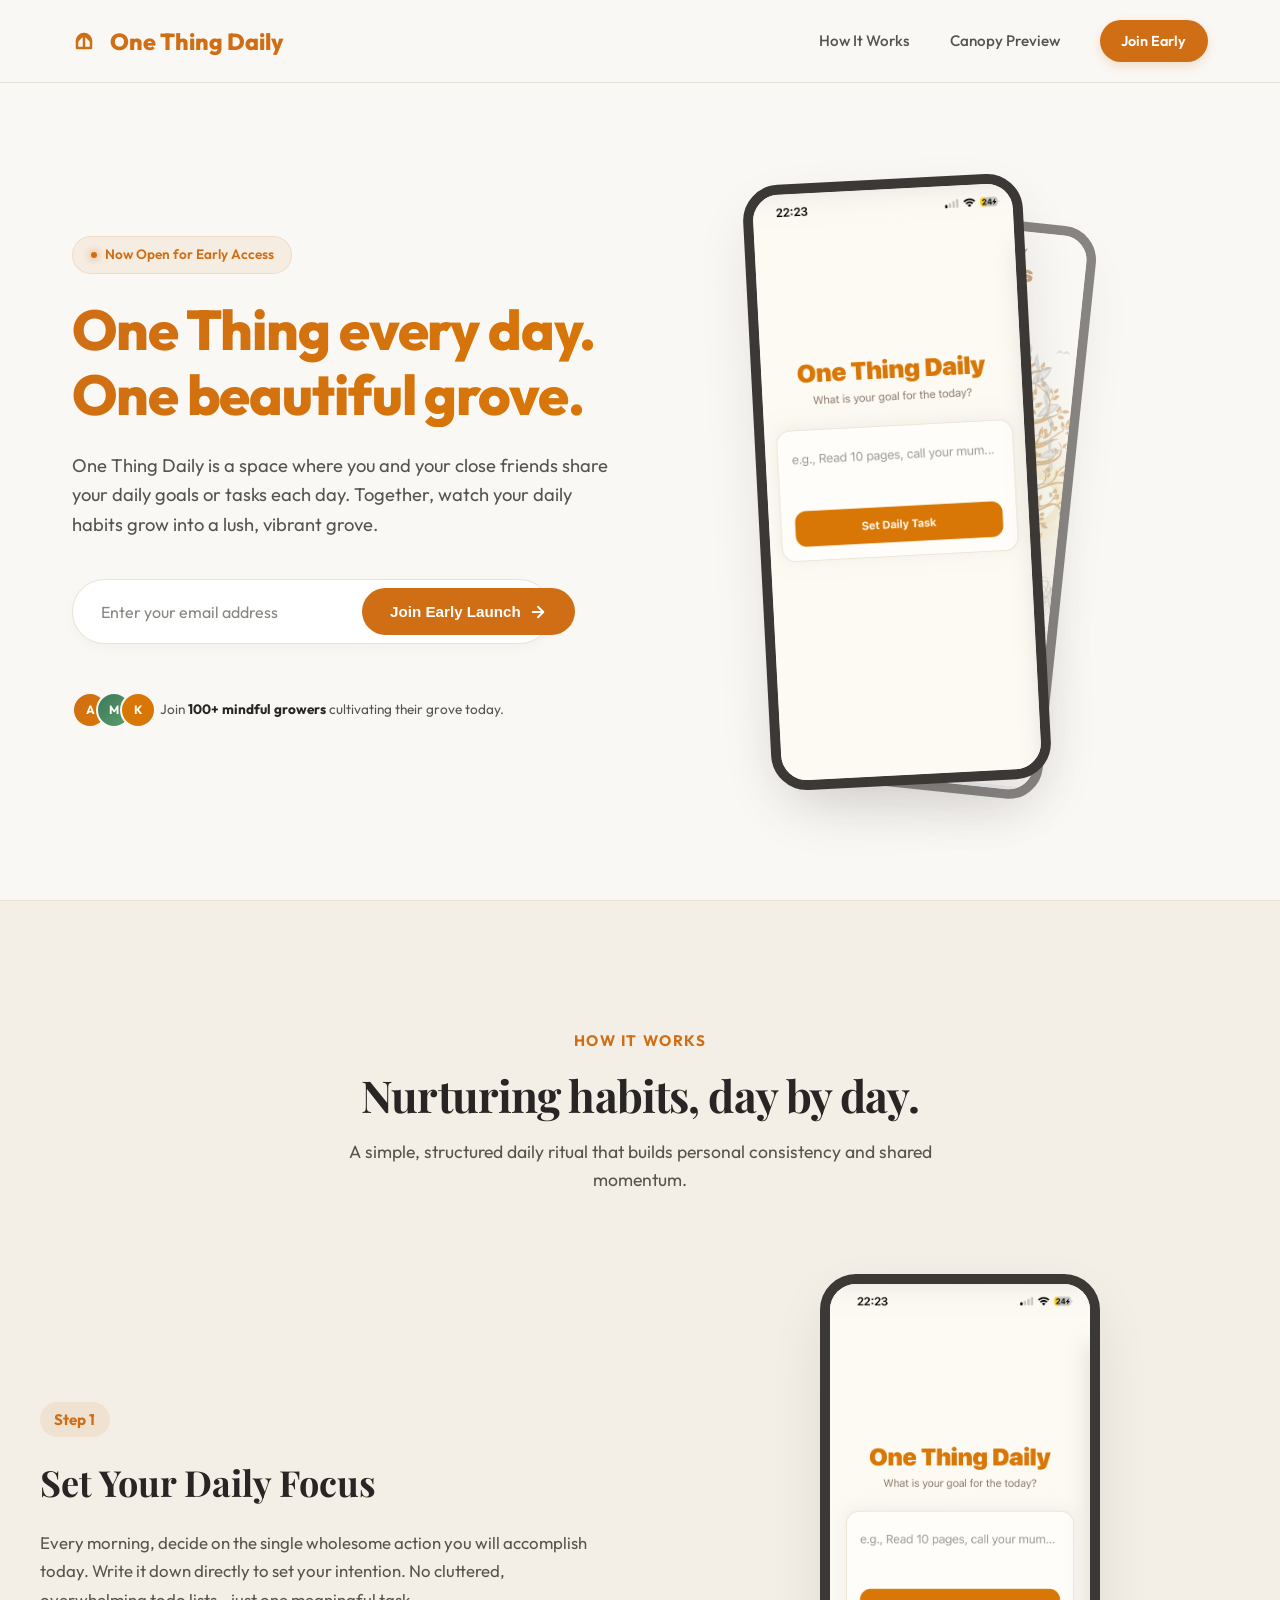
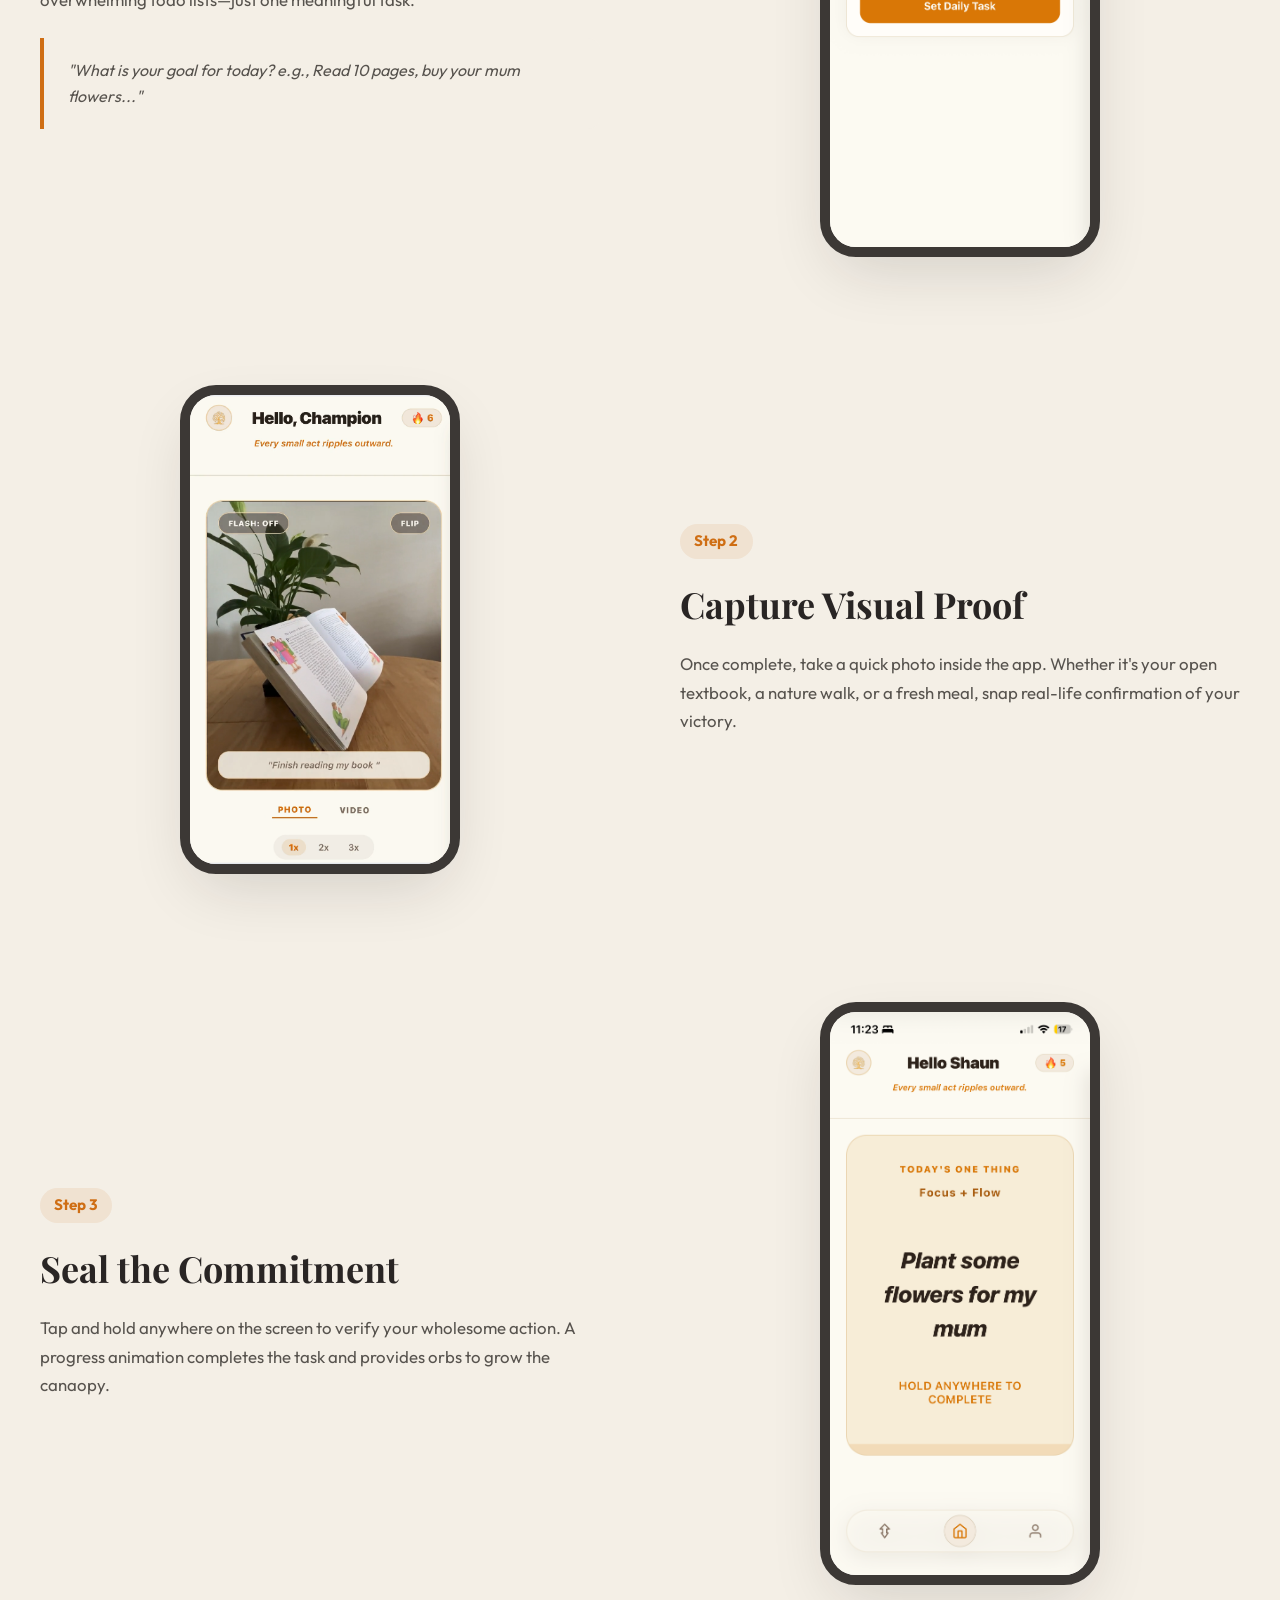
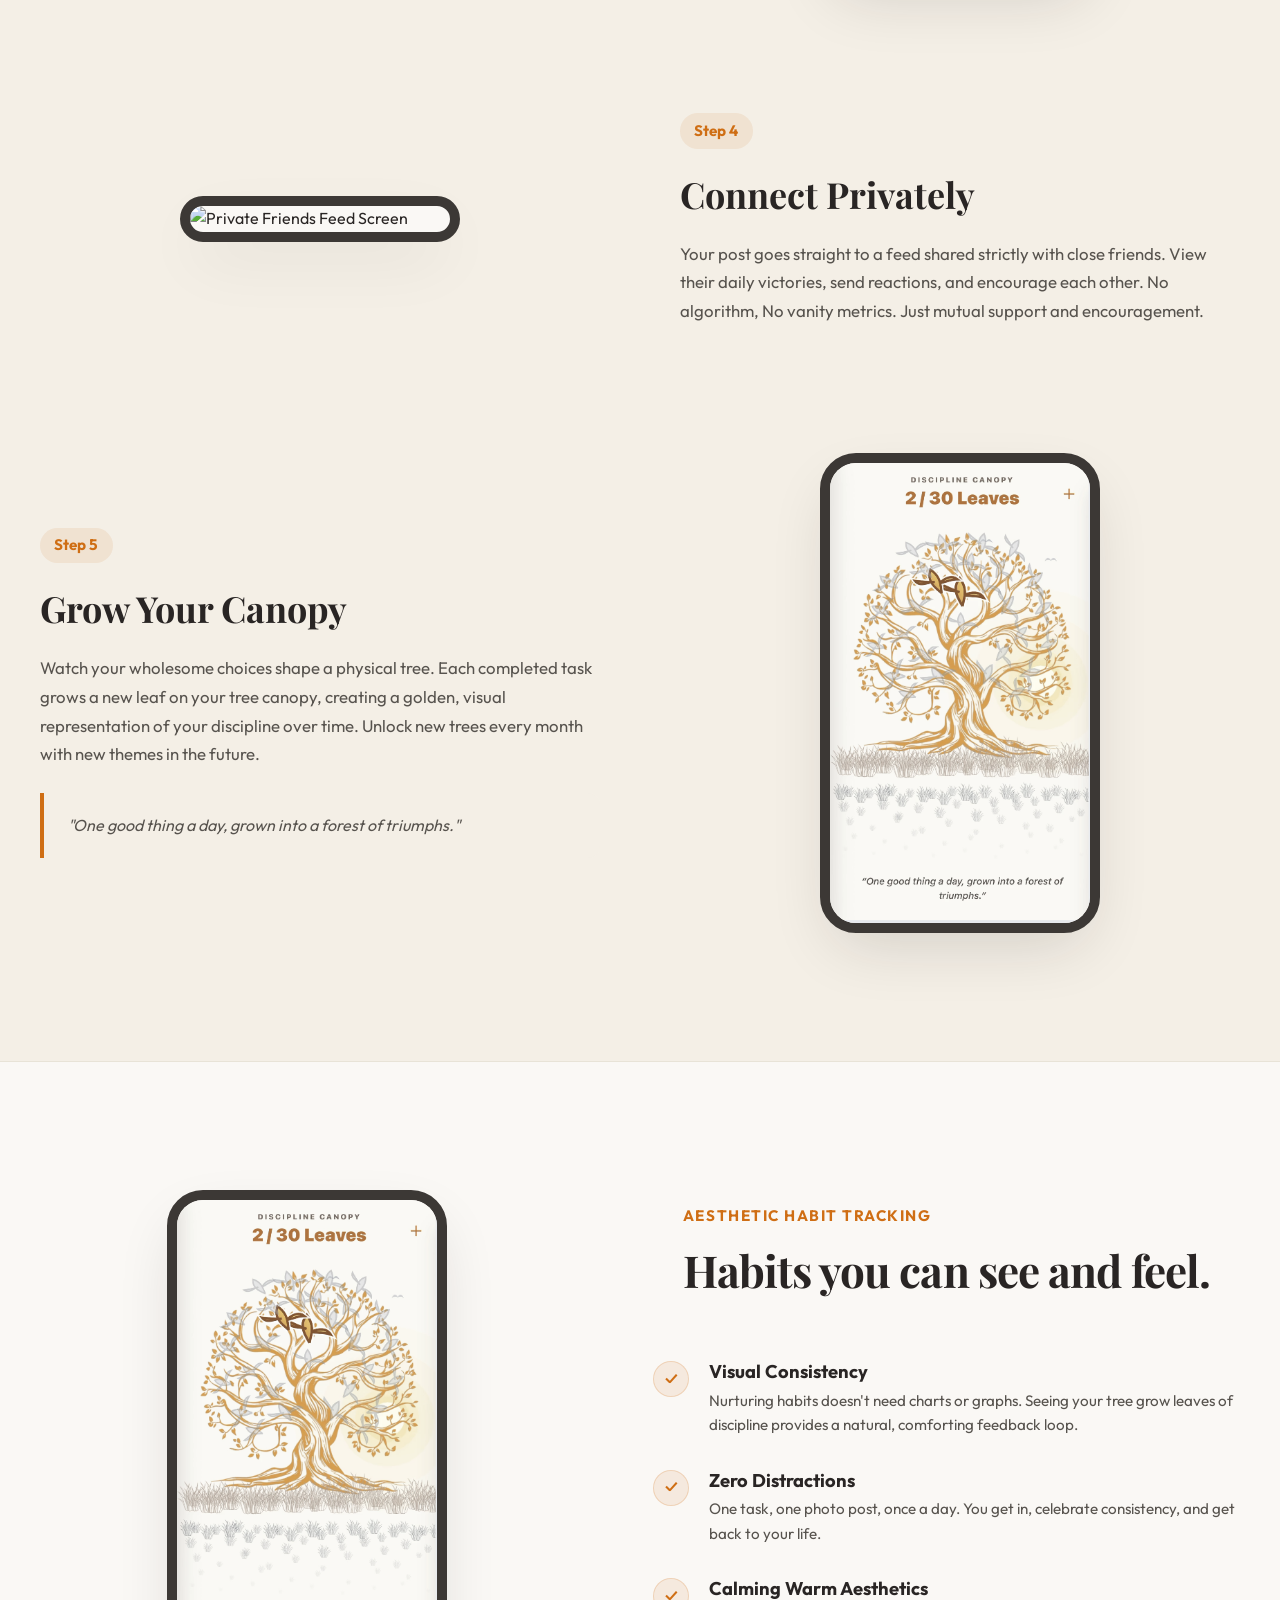
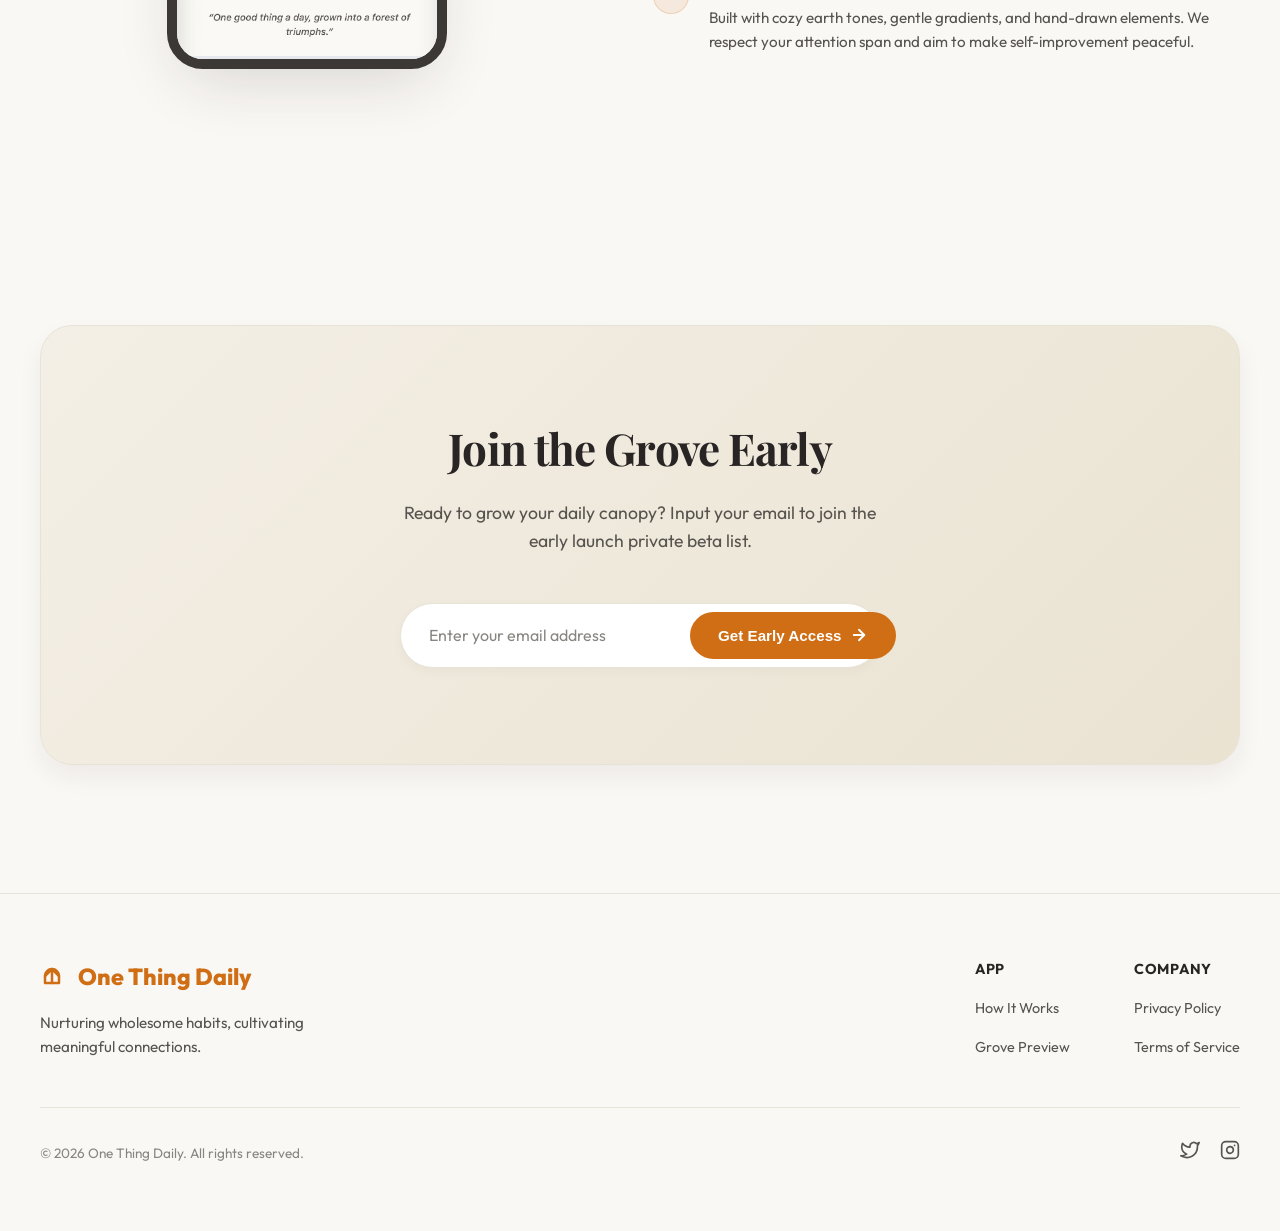
==== index.html @ 10109969 "Fix snap scroll: use RAF easing animation instead of behavior:smooth" ====
<!DOCTYPE html>
<html lang="en">

<head>
  <meta charset="UTF-8">
  <meta name="viewport" content="width=device-width, initial-scale=1.0">
  <title>One Thing Daily — Grow a digital canopy through daily wholesome habits</title>
  <meta name="description"
    content="A private social feed to share proof of doing one wholesome task a day. Build habits and grow a beautiful, hand-drawn tree canopy with close friends.">
  <link rel="stylesheet" href="style.css">
</head>

<body>

  <!-- Header -->
  <header class="header">
    <div class="nav-container">
      <a href="#" class="logo">
        <svg xmlns="http://www.w3.org/2000/svg" width="24" height="24" viewBox="0 0 24 24" fill="none"
          stroke="currentColor" stroke-width="2.5" stroke-linecap="round" stroke-linejoin="round"
          style="margin-right: 2px;">
          <path d="M12 19V5M5 12l7-7 7 7" />
          <path d="M12 5a7 7 0 0 1 7 7v7H5v-7a7 7 0 0 1 7-7z" />
        </svg>
        <span>One Thing Daily</span>
      </a>
      <nav class="nav-links">
        <a href="#how-it-works" class="nav-link">How It Works</a>
        <a href="#preview" class="nav-link">Canopy Preview</a>
        <a href="#join" class="btn-nav">Join Early</a>
      </nav>
    </div>
  </header>

  <main>
    <!-- Hero Section -->
    <section class="hero">
      <div class="hero-grid">
        <div class="hero-content">
          <div class="badge">
            <span class="badge-dot"></span>
            <span>Now Open for Early Access</span>
          </div>
          <h1 class="hero-title gradient-text">One Thing every day.<br>One beautiful grove.</h1>
          <p class="hero-description">
            One Thing Daily is a space where you and your close friends share your daily goals or tasks
            each day. Together, watch your daily habits grow into a lush, vibrant grove.
          </p>

          <div class="signup-form-container">
            <form class="signup-form" id="hero-signup-form">
              <input type="email" class="signup-input" placeholder="Enter your email address" required
                aria-label="Email Address">
              <button type="submit" class="btn-primary">
                <span>Join Early Launch</span>
                <svg xmlns="http://www.w3.org/2000/svg" width="18" height="18" viewBox="0 0 24 24" fill="none"
                  stroke="currentColor" stroke-width="2.5" stroke-linecap="round" stroke-linejoin="round">
                  <line x1="5" y1="12" x2="19" y2="12"></line>
                  <polyline points="12 5 19 12 12 19"></polyline>
                </svg>
              </button>
            </form>
            <div class="form-feedback" id="hero-form-feedback">
              ✓ Thanks for joining! We'll invite you to the private beta soon.
            </div>
          </div>

          <div class="hero-social-proof">
            <div class="avatars">
              <div class="avatar avatar-placeholder"
                style="background: linear-gradient(135deg, var(--color-primary), var(--color-accent-gold));">A</div>
              <div class="avatar avatar-placeholder"
                style="background: linear-gradient(135deg, var(--color-accent-green), #5c9c6f);">M</div>
              <div class="avatar avatar-placeholder"
                style="background: linear-gradient(135deg, var(--color-accent-gold), #d97706);">K</div>
            </div>
            <div class="proof-text">
              Join <strong>100+ mindful growers</strong> cultivating their grove today.
            </div>
          </div>
        </div>

        <div class="hero-media">
          <div class="hero-phone-container">
            <div class="phone-frame hero-phone-backdrop">
              <img src="assets/discipline canopy photo.PNG" alt="One Thing Daily Canopy Tree Screen">
            </div>
            <div class="phone-frame hero-phone-main">
              <img src="assets/first screen.png" alt="One Thing Daily Goal Setting Screen">
            </div>
          </div>
        </div>
      </div>
    </section>

    <!-- Inside the Grove (Step-by-Step Flow) -->
    <section id="how-it-works" class="section section-bg">
      <div class="section-container">
        <div class="section-header">
          <span class="section-subtitle">How it works</span>
          <h2 class="section-title">Nurturing habits, day by day.</h2>
          <p class="section-description">A simple, structured daily ritual that builds personal consistency and shared
            momentum.</p>
        </div>

        <div class="grid-showcase">
          <!-- Step 1 -->
          <div class="showcase-row">
            <div class="showcase-col-text">
              <span class="step-num">Step 1</span>
              <h3 class="showcase-heading">Set Your Daily Focus</h3>
              <p class="showcase-desc">
                Every morning, decide on the single wholesome action you will accomplish today. Write it down directly
                to set your intention. No cluttered, overwhelming todo lists—just one meaningful task.
              </p>
              <div class="showcase-accent-box">
                "What is your goal for today? e.g., Read 10 pages, buy your mum flowers..."
              </div>
            </div>
            <div class="showcase-col-image">
              <div class="phone-frame">
                <img src="assets/first screen.png" alt="Set Daily Task Goal Screen">
              </div>
            </div>
          </div>

          <!-- Step 2 -->
          <div class="showcase-row reverse">
            <div class="showcase-col-text">
              <span class="step-num">Step 2</span>
              <h3 class="showcase-heading">Capture Visual Proof</h3>
              <p class="showcase-desc">
                Once complete, take a quick photo inside the app. Whether it's your open textbook, a nature walk, or a
                fresh meal, snap real-life confirmation of your victory.
              </p>
            </div>
            <div class="showcase-col-image">
              <div class="phone-frame">
                <img src="assets/capture book.PNG" alt="Capture Book Proof Screen">
              </div>
            </div>
          </div>

          <!-- Step 3 -->
          <div class="showcase-row">
            <div class="showcase-col-text">
              <span class="step-num">Step 3</span>
              <h3 class="showcase-heading">Seal the Commitment</h3>
              <p class="showcase-desc">
                Tap and hold anywhere on the screen to verify your wholesome action. A progress animation completes
                the task and provides orbs to grow the canaopy.
              </p>
            </div>
            <div class="showcase-col-image">
              <div class="phone-frame">
                <img src="assets/task completion.png" alt="Complete Task Holding Screen">
              </div>
            </div>
          </div>

          <!-- Step 4 -->
          <div class="showcase-row reverse">
            <div class="showcase-col-text">
              <span class="step-num">Step 4</span>
              <h3 class="showcase-heading">Connect Privately</h3>
              <p class="showcase-desc">
                Your post goes straight to a feed shared strictly with close friends. View their daily victories, send
                reactions, and encourage each other. No algorithm, No vanity metrics. Just
                mutual support and encouragement.
              </p>
            </div>
            <div class="showcase-col-image">
              <div class="phone-frame">
                <img src="assets/feed photo.png" alt="Private Friends Feed Screen">
              </div>
            </div>
          </div>

          <!-- Step 5 -->
          <div class="showcase-row">
            <div class="showcase-col-text">
              <span class="step-num">Step 5</span>
              <h3 class="showcase-heading">Grow Your Canopy</h3>
              <p class="showcase-desc">
                Watch your wholesome choices shape a physical tree. Each completed task grows a new leaf on your tree
                canopy, creating a golden, visual representation of your discipline over time. Unlock new trees every
                month with new themes in the future.
              </p>
              <div class="showcase-accent-box">
                "One good thing a day, grown into a forest of triumphs."
              </div>
            </div>
            <div class="showcase-col-image">
              <div class="phone-frame">
                <img src="assets/discipline canopy photo.PNG" alt="Discipline Canopy Tree Screen">
              </div>
            </div>
          </div>
        </div>
      </div>
    </section>

    <!-- Interactive Grove Showcase -->
    <section id="preview" class="section">
      <div class="section-container">
        <div class="showcase-container">
          <!-- Screenshot Preview -->
          <div class="showcase-col-image">
            <div class="phone-frame">
              <img src="assets/discipline canopy photo.PNG" alt="One Thing Daily Canopy Tree View">
            </div>
          </div>

          <!-- Feature Bullets -->
          <div class="showcase-bullets">
            <div class="section-header" style="text-align: left; margin-bottom: 2rem; max-width: 100%;">
              <span class="section-subtitle">Aesthetic Habit Tracking</span>
              <h2 class="section-title">Habits you can see and feel.</h2>
            </div>

            <div class="showcase-bullet">
              <div class="bullet-number">✓</div>
              <div class="bullet-content">
                <h4>Visual Consistency</h4>
                <p>Nurturing habits doesn't need charts or graphs. Seeing your tree grow leaves of discipline provides a
                  natural, comforting feedback loop.</p>
              </div>
            </div>

            <div class="showcase-bullet">
              <div class="bullet-number">✓</div>
              <div class="bullet-content">
                <h4>Zero Distractions</h4>
                <p> One task, one photo post, once a day. You get in, celebrate
                  consistency, and get back to your life.</p>
              </div>
            </div>

            <div class="showcase-bullet">
              <div class="bullet-number">✓</div>
              <div class="bullet-content">
                <h4>Calming Warm Aesthetics</h4>
                <p>Built with cozy earth tones, gentle gradients, and hand-drawn elements. We respect your attention
                  span and aim to make self-improvement peaceful.</p>
              </div>
            </div>
          </div>
        </div>
      </div>
    </section>

    <!-- CTA Section -->
    <section id="join" class="section">
      <div class="section-container">
        <div class="cta-wrapper">
          <div class="cta-content">
            <h2 class="section-title" style="font-size: 2.75rem;">Join the Grove Early</h2>
            <p class="section-description" style="font-size: 1.1rem; max-width: 500px; margin: 0 auto;">
              Ready to grow your daily canopy? Input your email to join the early launch private beta list.
            </p>
            <div class="signup-form-container">
              <form class="signup-form" id="cta-signup-form">
                <input type="email" class="signup-input" placeholder="Enter your email address" required
                  aria-label="Email Address">
                <button type="submit" class="btn-primary">
                  <span>Get Early Access</span>
                  <svg xmlns="http://www.w3.org/2000/svg" width="18" height="18" viewBox="0 0 24 24" fill="none"
                    stroke="currentColor" stroke-width="2.5" stroke-linecap="round" stroke-linejoin="round">
                    <line x1="5" y1="12" x2="19" y2="12"></line>
                    <polyline points="12 5 19 12 12 19"></polyline>
                  </svg>
                </button>
              </form>
              <div class="form-feedback" id="cta-form-feedback">
                ✓ Welcome aboard! You're on the early list.
              </div>
            </div>
          </div>
        </div>
      </div>
    </section>
  </main>

  <!-- Footer -->
  <footer class="footer">
    <div class="footer-container">
      <div class="footer-top">
        <div class="footer-brand">
          <a href="#" class="logo">
            <svg xmlns="http://www.w3.org/2000/svg" width="24" height="24" viewBox="0 0 24 24" fill="none"
              stroke="currentColor" stroke-width="2.5" stroke-linecap="round" stroke-linejoin="round"
              style="margin-right: 2px;">
              <path d="M12 19V5M5 12l7-7 7 7" />
              <path d="M12 5a7 7 0 0 1 7 7v7H5v-7a7 7 0 0 1 7-7z" />
            </svg>
            <span>One Thing Daily</span>
          </a>
          <p class="footer-tagline">Nurturing wholesome habits, cultivating meaningful connections.</p>
        </div>

        <div class="footer-nav">
          <div class="footer-links-col">
            <span class="footer-col-title">App</span>
            <a href="#how-it-works" class="footer-link">How It Works</a>
            <a href="#preview" class="footer-link">Grove Preview</a>
          </div>
          <div class="footer-links-col">
            <span class="footer-col-title">Company</span>
            <a href="#" class="footer-link">Privacy Policy</a>
            <a href="#" class="footer-link">Terms of Service</a>
          </div>
        </div>
      </div>

      <div class="footer-bottom">
        <span>&copy; 2026 One Thing Daily. All rights reserved.</span>
        <div class="footer-socials">
          <a href="#" class="social-icon" aria-label="Twitter">
            <svg xmlns="http://www.w3.org/2000/svg" width="20" height="20" viewBox="0 0 24 24" fill="none"
              stroke="currentColor" stroke-width="2" stroke-linecap="round" stroke-linejoin="round">
              <path
                d="M23 3a10.9 10.9 0 0 1-3.14 1.53 4.48 4.48 0 0 0-7.86 3v1A10.66 10.66 0 0 1 3 4s-4 9 5 13a11.64 11.64 0 0 1-7 2c9 5 20 0 20-11.5a4.5 4.5 0 0 0-.08-.83A7.72 7.72 0 0 0 23 3z">
              </path>
            </svg>
          </a>
          <a href="#" class="social-icon" aria-label="Instagram">
            <svg xmlns="http://www.w3.org/2000/svg" width="20" height="20" viewBox="0 0 24 24" fill="none"
              stroke="currentColor" stroke-width="2" stroke-linecap="round" stroke-linejoin="round">
              <rect x="2" y="2" width="20" height="20" rx="5" ry="5"></rect>
              <path d="M16 11.37A4 4 0 1 1 12.63 8 4 4 0 0 1 16 11.37z"></path>
              <line x1="17.5" y1="6.5" x2="17.51" y2="6.5"></line>
            </svg>
          </a>
        </div>
      </div>
    </div>
  </footer>

  <!-- Interactive JavaScript -->
  <script>
    document.addEventListener('DOMContentLoaded', () => {

      // --- Handle Signup Forms ---
      const setupForm = (formId, feedbackId) => {
        const form = document.getElementById(formId);
        const feedback = document.getElementById(feedbackId);

        if (form && feedback) {
          form.addEventListener('submit', (e) => {
            e.preventDefault();
            const button = form.querySelector('button');

            // Simulating API loading state
            button.disabled = true;
            button.style.opacity = '0.7';
            button.querySelector('span').innerText = 'Sending...';

            setTimeout(() => {
              form.style.display = 'none';
              feedback.innerHTML = "✓ Thank you for signing up! You're on the early list.";
              feedback.classList.add('success');
            }, 1000);
          });
        }
      };

      setupForm('hero-signup-form', 'hero-form-feedback');
      setupForm('cta-signup-form', 'cta-form-feedback');

      // --- Smooth Scrolling for Nav anchor links ---
      document.querySelectorAll('a[href="#"]').forEach(anchor => {
        anchor.addEventListener('click', e => e.preventDefault());
      });

      // Nav links still need smooth scroll with header offset
      document.querySelectorAll('a[href^="#"]:not([href="#"])').forEach(anchor => {
        anchor.addEventListener('click', function(e) {
          e.preventDefault();
          const target = document.querySelector(this.getAttribute('href'));
          if (!target) return;
          const headerH = document.querySelector('.header').offsetHeight;
          const top = target.getBoundingClientRect().top + window.pageYOffset - headerH - 16;
          window.scrollTo({ top, behavior: 'smooth' });
        });
      });

      // =====================================================
      // Apple-style snap scroll — intercept wheel & touch
      // =====================================================
      function buildSnapTargets() {
        return [
          document.querySelector('.hero'),
          ...Array.from(document.querySelectorAll('.showcase-row')),
          document.querySelector('#preview'),
          document.querySelector('#join')
        ].filter(Boolean);
      }

      let snapIndex = 0;
      let snapping = false;

      // Custom smooth scroll using requestAnimationFrame (easeInOutCubic)
      function smoothScrollTo(targetY, duration) {
        const startY = window.pageYOffset;
        const distance = targetY - startY;
        let startTime = null;

        function easeInOutCubic(t) {
          return t < 0.5 ? 4 * t * t * t : 1 - Math.pow(-2 * t + 2, 3) / 2;
        }

        function step(timestamp) {
          if (!startTime) startTime = timestamp;
          const elapsed = timestamp - startTime;
          const progress = Math.min(elapsed / duration, 1);
          window.scrollTo(0, startY + distance * easeInOutCubic(progress));
          if (progress < 1) {
            requestAnimationFrame(step);
          } else {
            snapping = false;
          }
        }

        requestAnimationFrame(step);
      }

      function snapToIndex(idx) {
        const targets = buildSnapTargets();
        idx = Math.max(0, Math.min(targets.length - 1, idx));
        snapIndex = idx;
        snapping = true;

        const el = targets[idx];
        const elTop = el.getBoundingClientRect().top + window.pageYOffset;
        const elCenter = elTop + el.offsetHeight / 2;
        const targetScrollTop = Math.max(0, elCenter - window.innerHeight / 2);

        smoothScrollTo(targetScrollTop, 700);
      }

      function nearestSnapIndex() {
        const targets = buildSnapTargets();
        const viewMid = window.pageYOffset + window.innerHeight / 2;
        let best = 0, bestDist = Infinity;
        targets.forEach((el, i) => {
          const elMid = el.getBoundingClientRect().top + window.pageYOffset + el.offsetHeight / 2;
          const dist = Math.abs(viewMid - elMid);
          if (dist < bestDist) { bestDist = dist; best = i; }
        });
        return best;
      }

      // Wheel — intercept and snap
      window.addEventListener('wheel', (e) => {
        e.preventDefault();
        if (snapping) return;
        snapIndex = nearestSnapIndex();
        snapToIndex(snapIndex + (e.deltaY > 0 ? 1 : -1));
      }, { passive: false });

      // Touch swipe support
      let touchStartY = 0;
      window.addEventListener('touchstart', (e) => {
        touchStartY = e.touches[0].clientY;
      }, { passive: true });

      window.addEventListener('touchend', (e) => {
        if (snapping) return;
        const dy = touchStartY - e.changedTouches[0].clientY;
        if (Math.abs(dy) < 40) return;
        snapIndex = nearestSnapIndex();
        snapToIndex(snapIndex + (dy > 0 ? 1 : -1));
      }, { passive: true });
    });
  </script>
</body>

</html>
---- style.css ----
/* style.css - Premium Wholesome Cream & Ochre Theme for One Thing Daily Landing Page */

/* --- Google Fonts --- */
@import url('https://fonts.googleapis.com/css2?family=Outfit:wght@300;400;500;600;700;800&family=Playfair+Display:ital,wght@0,600;0,700;0,800;1,600&display=swap');

/* --- Custom Variables & Theme --- */
:root {
  --font-primary: 'Outfit', sans-serif;
  --font-serif: 'Playfair Display', serif;
  
  /* Color Palette - Warm & Wholesome Scheme */
  --color-bg: #FAF8F5;            /* Warm Off-white / Cream */
  --color-bg-secondary: #F4EFE6;  /* Soft Sandy Beige */
  --color-card-bg: #FFFFFF;       /* Pure White for panels */
  --color-primary: #CF6E14;       /* Warm Terracotta / Orange */
  --color-primary-hover: #B25A0C; /* Deeper Orange */
  --color-accent-gold: #D97706;   /* Rich Golden Amber */
  --color-accent-green: #3B7A57;  /* Sage Green for foliage */
  --color-border: #E8E3D7;        /* Light Beige Border */
  
  /* Text Colors */
  --color-text-main: #292524;     /* Warm Charcoal */
  --color-text-secondary: #57534E;/* Muted Stone */
  --color-text-muted: #878680;    /* Soft Grey-Stone */

  /* Shadows & Glows */
  --shadow-sm: 0 4px 12px rgba(28, 25, 23, 0.03);
  --shadow-md: 0 12px 24px rgba(28, 25, 23, 0.06);
  --shadow-lg: 0 20px 40px rgba(207, 110, 20, 0.08);
  --shadow-phone: 0 24px 64px -16px rgba(28, 25, 23, 0.16);
  
  /* Transitions */
  --transition-smooth: all 0.3s cubic-bezier(0.4, 0, 0.2, 1);
}

/* --- CSS Reset --- */
*, *::before, *::after {
  box-sizing: border-box;
  margin: 0;
  padding: 0;
}

html {
  scroll-behavior: smooth;
  font-size: 16px;
  background-color: var(--color-bg);
  color: var(--color-text-main);
  font-family: var(--font-primary);
}

body {
  overflow-x: hidden;
  line-height: 1.6;
  min-height: 100vh;
  position: relative;
}

/* --- Decorative Ambient Shapes (Wholesome Sun Glows) --- */
body::before {
  content: '';
  position: absolute;
  top: -10%;
  right: -5%;
  width: 45vw;
  height: 45vw;
  background: radial-gradient(circle, rgba(207, 110, 20, 0.06) 0%, rgba(250,248,245,0) 70%);
  z-index: -1;
  pointer-events: none;
  filter: blur(80px);
}

body::after {
  content: '';
  position: absolute;
  top: 40%;
  left: -10%;
  width: 50vw;
  height: 50vw;
  background: radial-gradient(circle, rgba(59, 122, 87, 0.05) 0%, rgba(250,248,245,0) 70%);
  z-index: -1;
  pointer-events: none;
  filter: blur(100px);
}

/* --- Typography Helpers --- */
h1, h2, h3, h4 {
  font-weight: 700;
  line-height: 1.2;
}

.serif-text {
  font-family: var(--font-serif);
}

.gradient-text {
  /* Rich warm brand gradient */
  background: linear-gradient(135deg, var(--color-primary) 0%, var(--color-accent-gold) 100%);
  -webkit-background-clip: text;
  -webkit-text-fill-color: transparent;
  background-clip: text;
}

.ochre-text {
  color: var(--color-primary);
}

.green-text {
  color: var(--color-accent-green);
}

/* --- Header / Navbar --- */
.header {
  position: fixed;
  top: 0;
  left: 0;
  right: 0;
  z-index: 100;
  backdrop-filter: blur(12px);
  -webkit-backdrop-filter: blur(12px);
  border-bottom: 1px solid var(--color-border);
  background: rgba(250, 248, 245, 0.85);
}

.nav-container {
  max-width: 1200px;
  margin: 0 auto;
  padding: 1.25rem 2rem;
  display: flex;
  justify-content: space-between;
  align-items: center;
}

.logo {
  display: flex;
  align-items: center;
  gap: 0.75rem;
  font-size: 1.45rem;
  font-weight: 800;
  text-decoration: none;
  color: var(--color-primary);
  font-family: var(--font-primary);
}

.logo svg {
  color: var(--color-primary);
}

.logo:hover {
  opacity: 0.9;
}

.nav-links {
  display: flex;
  gap: 2.5rem;
  align-items: center;
}

.nav-link {
  text-decoration: none;
  color: var(--color-text-secondary);
  font-weight: 500;
  font-size: 0.95rem;
  transition: var(--transition-smooth);
  position: relative;
}

.nav-link:hover {
  color: var(--color-text-main);
}

.nav-link::after {
  content: '';
  position: absolute;
  bottom: -4px;
  left: 0;
  width: 0;
  height: 2px;
  background-color: var(--color-primary);
  transition: var(--transition-smooth);
}

.nav-link:hover::after {
  width: 100%;
}

.btn-nav {
  background: var(--color-primary);
  color: #fff;
  padding: 0.6rem 1.35rem;
  border-radius: 9999px;
  font-weight: 600;
  font-size: 0.9rem;
  border: none;
  cursor: pointer;
  box-shadow: 0 4px 12px rgba(207, 110, 20, 0.2);
  transition: var(--transition-smooth);
  text-decoration: none;
}

.btn-nav:hover {
  background: var(--color-primary-hover);
  transform: translateY(-2px);
  box-shadow: 0 6px 16px rgba(207, 110, 20, 0.3);
}

/* --- Hero Section --- */
.hero {
  padding: 10rem 2rem 6rem;
  min-height: 100vh;
  display: flex;
  align-items: center;
  max-width: 1200px;
  margin: 0 auto;
}

.hero-grid {
  display: grid;
  grid-template-columns: 1.1fr 0.9fr;
  gap: 4rem;
  align-items: center;
}

.hero-content {
  display: flex;
  flex-direction: column;
  gap: 1.5rem;
}

.badge {
  display: inline-flex;
  align-items: center;
  gap: 0.5rem;
  background: rgba(207, 110, 20, 0.08);
  border: 1px solid rgba(207, 110, 20, 0.15);
  color: var(--color-primary);
  padding: 0.45rem 1.1rem;
  border-radius: 9999px;
  font-size: 0.85rem;
  font-weight: 600;
  width: max-content;
}

.badge-dot {
  width: 6px;
  height: 6px;
  border-radius: 50%;
  background-color: var(--color-primary);
  box-shadow: 0 0 8px var(--color-primary);
}

.hero-title {
  font-size: 3.5rem;
  letter-spacing: -0.02em;
  font-weight: 800;
  line-height: 1.15;
}

.hero-description {
  font-size: 1.15rem;
  color: var(--color-text-secondary);
  max-width: 540px;
}

/* Signup Form */
.signup-form-container {
  margin-top: 1rem;
  max-width: 480px;
}

.signup-form {
  display: flex;
  gap: 0.75rem;
  background: var(--color-card-bg);
  border: 1.5px solid var(--color-border);
  padding: 0.5rem;
  border-radius: 9999px;
  box-shadow: var(--shadow-sm);
  transition: var(--transition-smooth);
}

.signup-form:focus-within {
  border-color: var(--color-primary);
  box-shadow: 0 0 0 3px rgba(207, 110, 20, 0.12);
}

.signup-input {
  flex: 1;
  background: transparent;
  border: none;
  outline: none;
  padding: 0 1.25rem;
  font-family: var(--font-primary);
  font-size: 1rem;
  color: var(--color-text-main);
}

.signup-input::placeholder {
  color: var(--color-text-muted);
}

.btn-primary {
  background: var(--color-primary);
  color: #fff;
  border: none;
  padding: 0.9rem 1.75rem;
  border-radius: 9999px;
  font-weight: 600;
  font-size: 0.95rem;
  cursor: pointer;
  transition: var(--transition-smooth);
  display: inline-flex;
  align-items: center;
  gap: 0.5rem;
  white-space: nowrap;
}

.btn-primary:hover {
  background: var(--color-primary-hover);
  transform: scale(1.02);
}

.form-feedback {
  font-size: 0.9rem;
  color: var(--color-accent-green);
  font-weight: 600;
  display: none;
}

.form-feedback.success {
  display: block;
  background: rgba(59, 122, 87, 0.08);
  border: 1px solid rgba(59, 122, 87, 0.18);
  padding: 1rem 1.5rem;
  border-radius: 9999px;
  text-align: center;
  font-size: 1rem;
  box-shadow: var(--shadow-sm);
  margin-top: 0;
  animation: fadeIn 0.4s ease;
}

@keyframes fadeIn {
  from { opacity: 0; transform: translateY(5px); }
  to { opacity: 1; transform: translateY(0); }
}

.hero-social-proof {
  display: flex;
  align-items: center;
  gap: 1rem;
  margin-top: 1.5rem;
}

.avatars {
  display: flex;
}

.avatar {
  width: 2.25rem;
  height: 2.25rem;
  border-radius: 50%;
  border: 2px solid var(--color-bg);
  background-color: var(--color-bg-secondary);
  margin-right: -0.75rem;
  object-fit: cover;
}

.avatar-placeholder {
  display: flex;
  align-items: center;
  justify-content: center;
  background: linear-gradient(135deg, var(--color-primary), var(--color-accent-gold));
  color: #fff;
  font-size: 0.75rem;
  font-weight: 700;
}

.proof-text {
  font-size: 0.85rem;
  color: var(--color-text-secondary);
}

.proof-text strong {
  color: var(--color-text-main);
}

/* Phone Frame Mockups */
.phone-frame {
  border: 10px solid #3C3835; /* Softer, warmer device frame border */
  border-radius: 36px;
  box-shadow: var(--shadow-phone);
  background: #FAF8F5;
  overflow: hidden;
  width: 100%;
  max-width: 280px;
  margin: 0 auto;
  position: relative;
}

.phone-frame img {
  width: 100%;
  height: auto;
  display: block;
}

/* Hero Media Stack */
.hero-media {
  position: relative;
  display: flex;
  justify-content: center;
  align-items: center;
  height: 520px;
}

.hero-phone-container {
  position: relative;
  width: 100%;
  max-width: 320px;
}

.hero-phone-main {
  transform: rotate(-3deg);
  z-index: 2;
  position: relative;
}

.hero-phone-backdrop {
  position: absolute;
  top: 20px;
  left: 60px;
  transform: rotate(6deg) scale(0.95);
  opacity: 0.6;
  z-index: 1;
}

.hero-phone-container .phone-frame {
  aspect-ratio: 1170 / 2532;
}

.hero-phone-container .phone-frame img {
  height: 100%;
  object-fit: cover;
}

/* --- Sections --- */


.section {
  padding: 8rem 2rem;
  scroll-margin-top: 80px;
}

.hero {
  scroll-margin-top: 0;
}

.section-bg {
  background-color: var(--color-bg-secondary);
  border-top: 1px solid var(--color-border);
  border-bottom: 1px solid var(--color-border);
}

.section-container {
  max-width: 1200px;
  margin: 0 auto;
}

.section-header {
  text-align: center;
  max-width: 650px;
  margin: 0 auto 5rem;
  display: flex;
  flex-direction: column;
  gap: 1rem;
}

.section-subtitle {
  color: var(--color-primary);
  font-size: 0.95rem;
  font-weight: 700;
  letter-spacing: 0.1em;
  text-transform: uppercase;
}

.section-title {
  font-size: 2.75rem;
  letter-spacing: -0.02em;
  font-family: var(--font-serif);
  font-weight: 700;
}

.section-description {
  color: var(--color-text-secondary);
  font-size: 1.1rem;
}

/* Grid layout for step-by-step showcase */
.grid-showcase {
  display: flex;
  flex-direction: column;
  gap: 8rem;
}

.showcase-row {
  display: grid;
  grid-template-columns: 1fr 1fr;
  gap: 5rem;
  align-items: center;
}

.showcase-row.reverse .showcase-col-image {
  order: -1;
}
.showcase-row.reverse .showcase-col-text {
  order: 1;
}

.showcase-col-image {
  display: flex;
  justify-content: center;
}

.showcase-col-text {
  display: flex;
  flex-direction: column;
  gap: 1.5rem;
}

.step-num {
  font-size: 0.95rem;
  font-weight: 700;
  color: var(--color-primary);
  background: rgba(207, 110, 20, 0.1);
  padding: 0.35rem 0.9rem;
  border-radius: 9999px;
  width: max-content;
}

.showcase-heading {
  font-size: 2.25rem;
  font-family: var(--font-serif);
  font-weight: 700;
  line-height: 1.2;
}

.showcase-desc {
  color: var(--color-text-secondary);
  font-size: 1.05rem;
  line-height: 1.7;
}

.showcase-accent-box {
  background-color: var(--color-bg-secondary);
  border-left: 4px solid var(--color-primary);
  padding: 1.25rem 1.5rem;
  border-radius: 0 12px 12px 0;
  font-style: italic;
  color: var(--color-text-secondary);
}

/* Feature Cards (Small Features List) */
.grid-features {
  display: grid;
  grid-template-columns: repeat(3, 1fr);
  gap: 2.5rem;
  margin-top: 4rem;
}

.feature-card {
  background: var(--color-card-bg);
  border: 1px solid var(--color-border);
  box-shadow: var(--shadow-sm);
  padding: 2.5rem 2rem;
  border-radius: 20px;
  display: flex;
  flex-direction: column;
  gap: 1.25rem;
  transition: var(--transition-smooth);
}

.feature-card:hover {
  transform: translateY(-5px);
  box-shadow: var(--shadow-md);
  border-color: rgba(207, 110, 20, 0.2);
}

.feature-icon-wrapper {
  width: 48px;
  height: 48px;
  border-radius: 12px;
  background: rgba(207, 110, 20, 0.08);
  display: flex;
  align-items: center;
  justify-content: center;
  color: var(--color-primary);
  transition: var(--transition-smooth);
}

.feature-card:hover .feature-icon-wrapper {
  background: var(--color-primary);
  color: #fff;
}

.feature-card-title {
  font-size: 1.2rem;
  font-weight: 700;
}

.feature-card-desc {
  color: var(--color-text-secondary);
  font-size: 0.95rem;
}

/* --- Showcase / Interactive Visualizer Redesign --- */
.showcase-container {
  display: grid;
  grid-template-columns: 1fr 1.1fr;
  gap: 5rem;
  align-items: center;
}

.canopy-visualizer {
  background: var(--color-card-bg);
  border: 1px solid var(--color-border);
  border-radius: 24px;
  padding: 2.5rem;
  box-shadow: var(--shadow-md);
  display: flex;
  flex-direction: column;
  gap: 2rem;
}

.visualizer-screen {
  aspect-ratio: 1.5;
  background: #FAF8F5; /* Matches layout */
  border-radius: 16px;
  border: 1.5px dashed var(--color-border);
  position: relative;
  overflow: hidden;
  display: flex;
  align-items: center;
  justify-content: center;
}

.canopy-grid {
  display: grid;
  grid-template-columns: repeat(6, 1fr);
  gap: 12px;
  width: 85%;
  height: 80%;
}

.canopy-node {
  background: #FFFFFF;
  border: 1.5px solid var(--color-border);
  border-radius: 12px;
  display: flex;
  align-items: center;
  justify-content: center;
  font-size: 1.2rem;
  color: var(--color-text-muted);
  transition: all 0.4s ease;
  position: relative;
  cursor: pointer;
}

.canopy-node:hover {
  transform: scale(1.08);
  border-color: var(--color-primary);
  color: var(--color-primary);
  background: rgba(207, 110, 20, 0.05);
}

.canopy-node.active {
  background: #FEF3C7; /* Soft gold */
  border-color: var(--color-accent-gold);
  color: var(--color-primary);
  box-shadow: 0 4px 12px rgba(245, 158, 11, 0.15);
}

.canopy-node.active::after {
  content: '';
  position: absolute;
  top: -4px;
  right: -4px;
  width: 8px;
  height: 8px;
  background: var(--color-accent-green);
  border-radius: 50%;
}

.canopy-legend {
  display: flex;
  justify-content: space-around;
  font-size: 0.85rem;
  color: var(--color-text-secondary);
}

.legend-item {
  display: flex;
  align-items: center;
  gap: 0.5rem;
}

.legend-color {
  width: 12px;
  height: 12px;
  border-radius: 4px;
}

.legend-active {
  background: #FEF3C7;
  border: 1.5px solid var(--color-accent-gold);
}

.legend-empty {
  background: #FFFFFF;
  border: 1.5px solid var(--color-border);
}

.legend-special {
  background: rgba(59, 122, 87, 0.15);
  border: 1.5px solid var(--color-accent-green);
}

.showcase-bullets {
  display: flex;
  flex-direction: column;
  gap: 2rem;
}

.showcase-bullet {
  display: flex;
  gap: 1.25rem;
}

.bullet-number {
  flex-shrink: 0;
  width: 36px;
  height: 36px;
  border-radius: 50%;
  background: rgba(207, 110, 20, 0.1);
  border: 1px solid rgba(207, 110, 20, 0.2);
  color: var(--color-primary);
  display: flex;
  align-items: center;
  justify-content: center;
  font-weight: 700;
  font-size: 0.95rem;
}

.bullet-content h4 {
  font-size: 1.15rem;
  margin-bottom: 0.35rem;
}

.bullet-content p {
  color: var(--color-text-secondary);
  font-size: 0.95rem;
}

/* --- CTA (Call to Action) Section --- */
.cta-wrapper {
  background: linear-gradient(135deg, #F4EFE6 0%, #EAE3D2 100%);
  border: 1px solid var(--color-border);
  border-radius: 32px;
  padding: 6rem 3rem;
  text-align: center;
  position: relative;
  overflow: hidden;
  box-shadow: var(--shadow-md);
}

.cta-content {
  position: relative;
  z-index: 1;
  max-width: 600px;
  margin: 0 auto;
  display: flex;
  flex-direction: column;
  gap: 1.5rem;
}

.cta-content .signup-form-container {
  margin: 1.5rem auto 0;
  width: 100%;
}

/* --- Footer --- */
.footer {
  border-top: 1px solid var(--color-border);
  padding: 4rem 2rem;
  background-color: #FAF8F5;
}

.footer-container {
  max-width: 1200px;
  margin: 0 auto;
  display: flex;
  flex-direction: column;
  gap: 3rem;
}

.footer-top {
  display: flex;
  justify-content: space-between;
  align-items: flex-start;
  flex-wrap: wrap;
  gap: 3rem;
}

.footer-brand {
  display: flex;
  flex-direction: column;
  gap: 1rem;
  max-width: 320px;
}

.footer-tagline {
  color: var(--color-text-secondary);
  font-size: 0.95rem;
}

.footer-nav {
  display: flex;
  gap: 4rem;
}

.footer-links-col {
  display: flex;
  flex-direction: column;
  gap: 1rem;
}

.footer-col-title {
  font-size: 0.9rem;
  font-weight: 700;
  text-transform: uppercase;
  letter-spacing: 0.05em;
  color: var(--color-text-main);
}

.footer-link {
  text-decoration: none;
  color: var(--color-text-secondary);
  font-size: 0.9rem;
  transition: var(--transition-smooth);
}

.footer-link:hover {
  color: var(--color-primary);
}

.footer-bottom {
  display: flex;
  justify-content: space-between;
  align-items: center;
  flex-wrap: wrap;
  gap: 1.5rem;
  padding-top: 2rem;
  border-top: 1px solid var(--color-border);
  color: var(--color-text-muted);
  font-size: 0.85rem;
}

.footer-socials {
  display: flex;
  gap: 1.25rem;
}

.social-icon {
  color: var(--color-text-secondary);
  transition: var(--transition-smooth);
}

.social-icon:hover {
  color: var(--color-primary);
  transform: translateY(-2px);
}

/* --- Responsive Media Queries --- */
@media (max-width: 1024px) {
  .hero-grid {
    gap: 2.5rem;
  }
  .hero-title {
    font-size: 3rem;
  }
  .showcase-row {
    gap: 3rem;
  }
  .showcase-heading {
    font-size: 1.85rem;
  }
  .showcase-container {
    grid-template-columns: 1fr;
    gap: 3.5rem;
  }
  .canopy-visualizer {
    order: 2;
  }
  .showcase-bullets {
    order: 1;
  }
}

@media (max-width: 768px) {
  .header {
    position: absolute;
  }
  .nav-links {
    display: none;
  }
  .hero {
    padding-top: 8rem;
    padding-bottom: 4rem;
  }
  .hero-grid {
    grid-template-columns: 1fr;
    gap: 4rem;
    text-align: center;
  }
  .badge, .hero-description, .signup-form-container, .hero-social-proof {
    margin-left: auto;
    margin-right: auto;
  }
  .hero-media {
    height: 480px;
  }
  .hero-phone-backdrop {
    left: 40px;
  }
  .showcase-row, .showcase-row.reverse {
    grid-template-columns: 1fr;
    gap: 3rem;
    text-align: center;
  }
  .showcase-row.reverse .showcase-col-image, .showcase-row .showcase-col-image {
    order: 2;
  }
  .showcase-row.reverse .showcase-col-text, .showcase-row .showcase-col-text {
    order: 1;
  }
  .step-num, .showcase-accent-box {
    margin-left: auto;
    margin-right: auto;
  }
  .grid-features {
    grid-template-columns: 1fr;
    gap: 1.5rem;
  }
  .cta-wrapper {
    padding: 4rem 1.5rem;
  }
  .footer-top {
    flex-direction: column;
    gap: 2.5rem;
  }
  .footer-nav {
    width: 100%;
    justify-content: space-between;
    gap: 2rem;
  }
}

@media (max-width: 480px) {
  .hero-title {
    font-size: 2.25rem;
  }
  .signup-form {
    flex-direction: column;
    border-radius: 16px;
    padding: 0.5rem;
  }
  .signup-input {
    padding: 0.75rem 1rem;
    text-align: center;
  }
  .btn-primary {
    width: 100%;
    justify-content: center;
    padding: 0.85rem;
  }
  .footer-nav {
    flex-direction: column;
    gap: 2rem;
  }
}
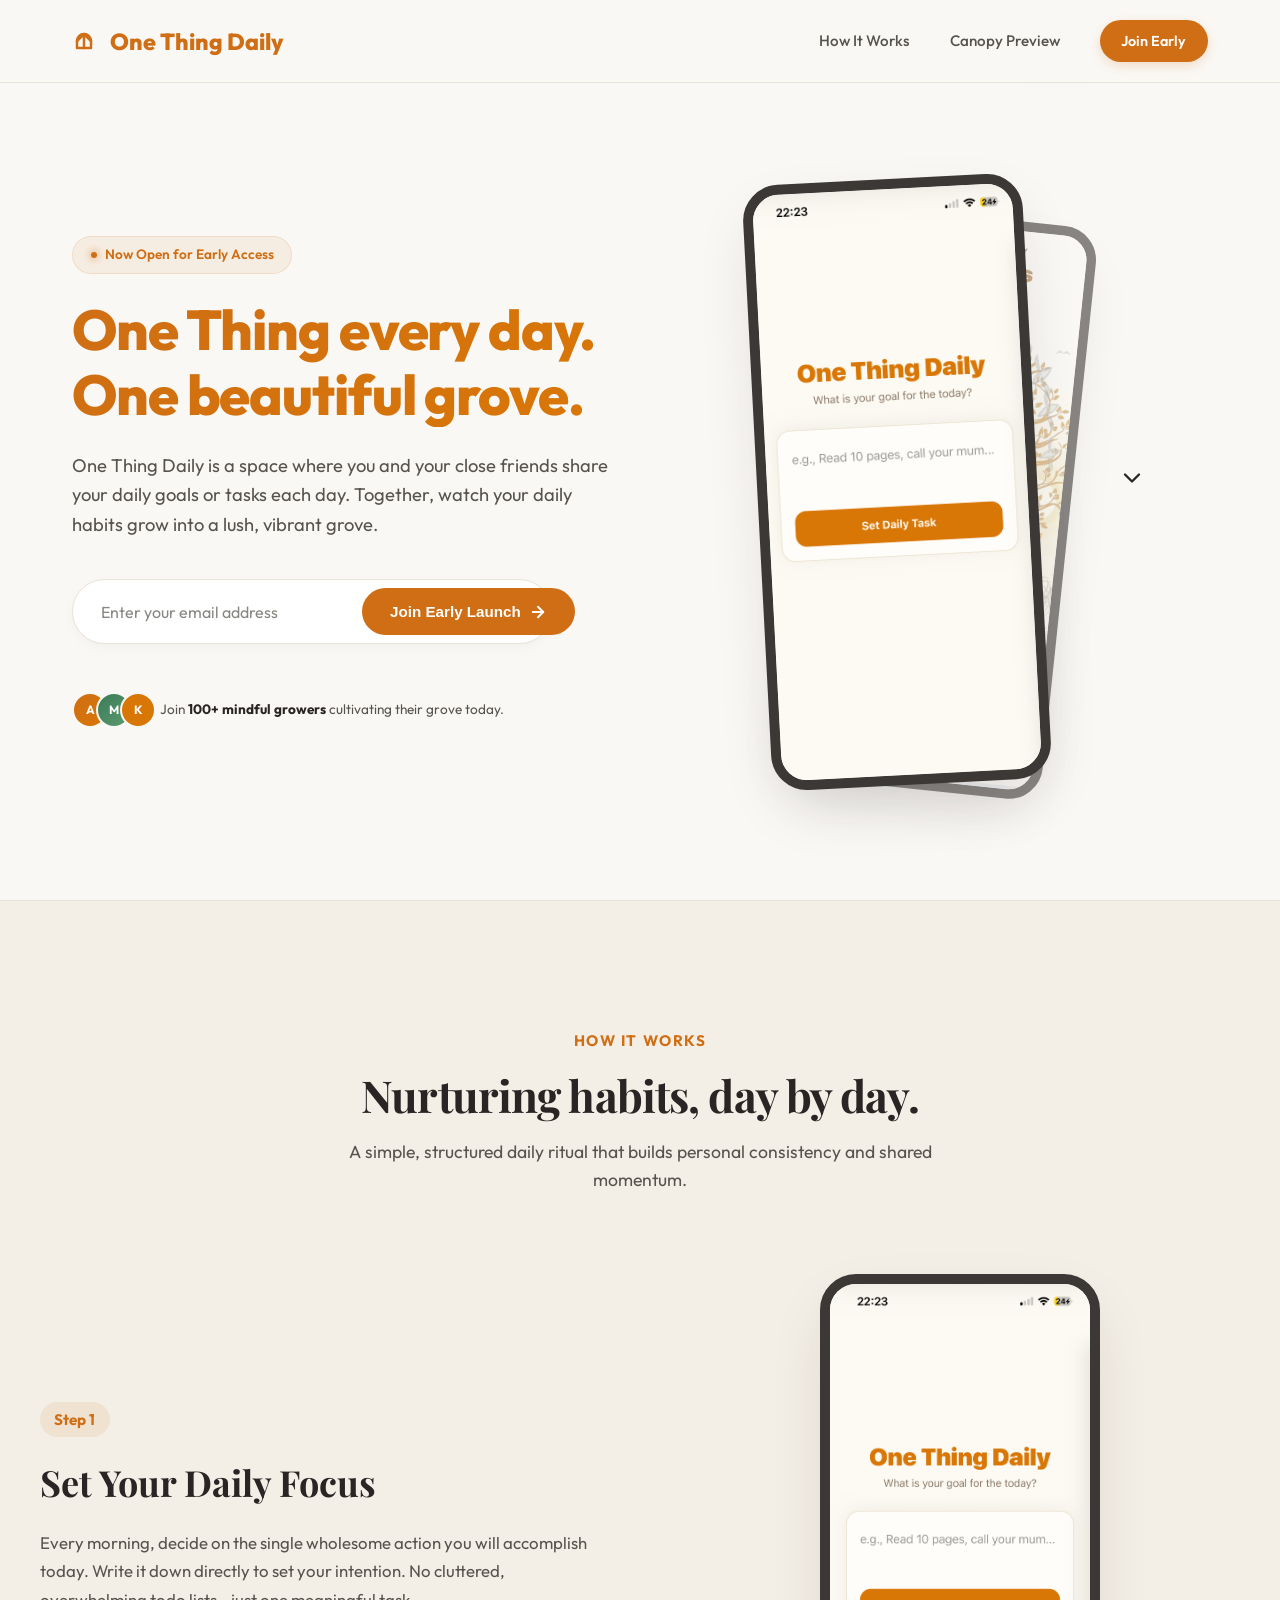
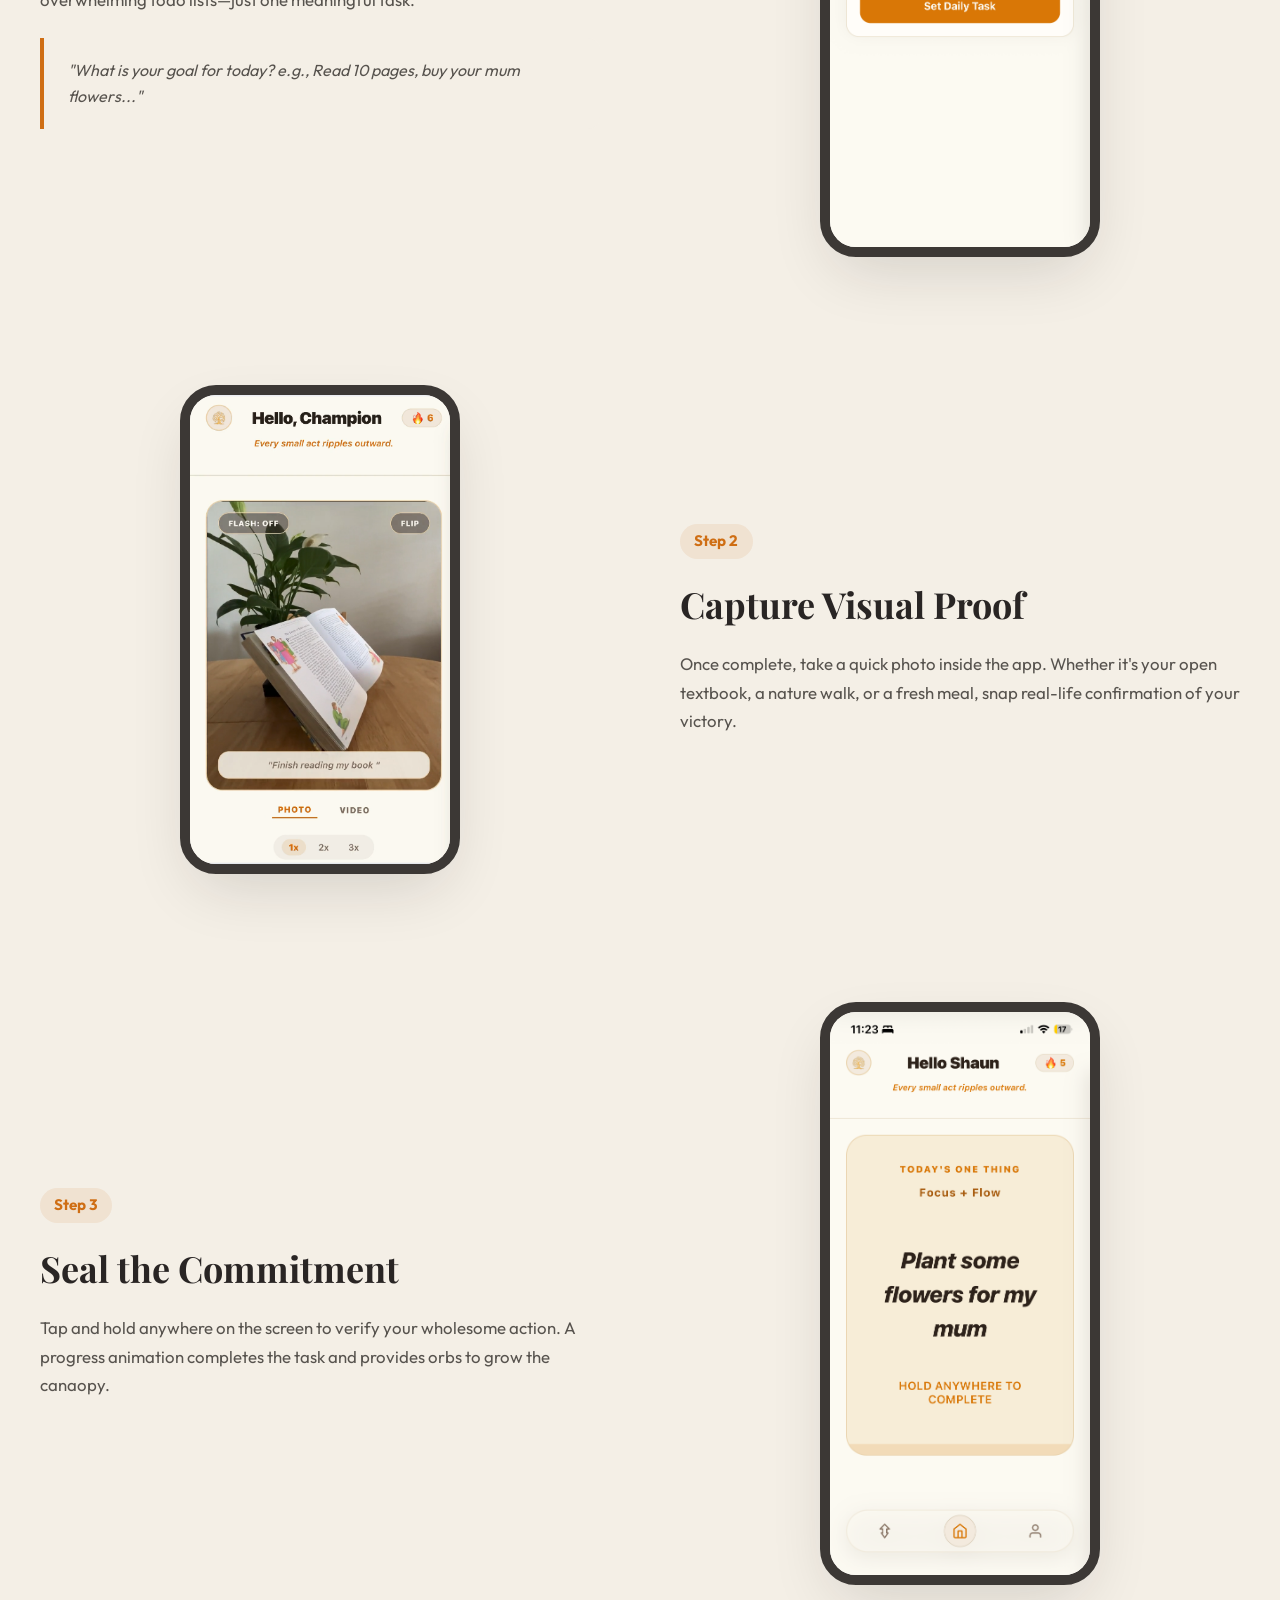
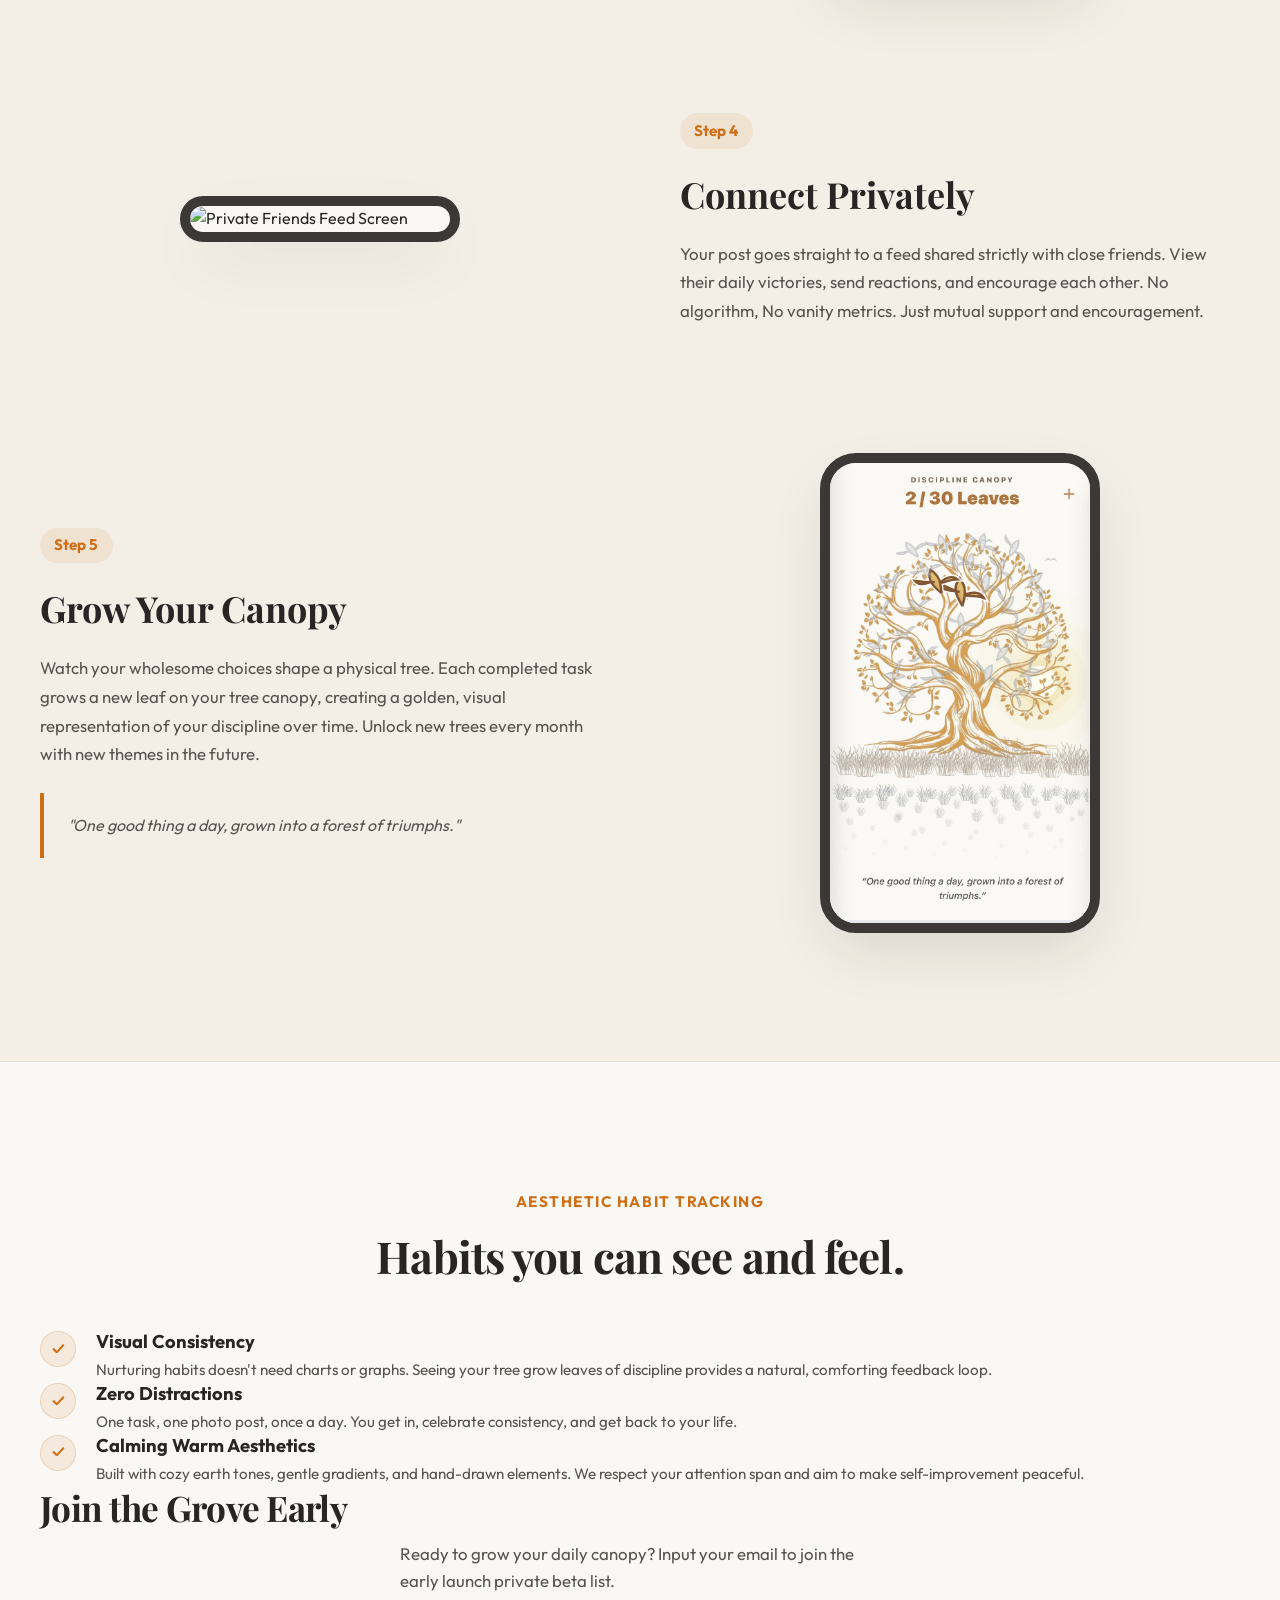
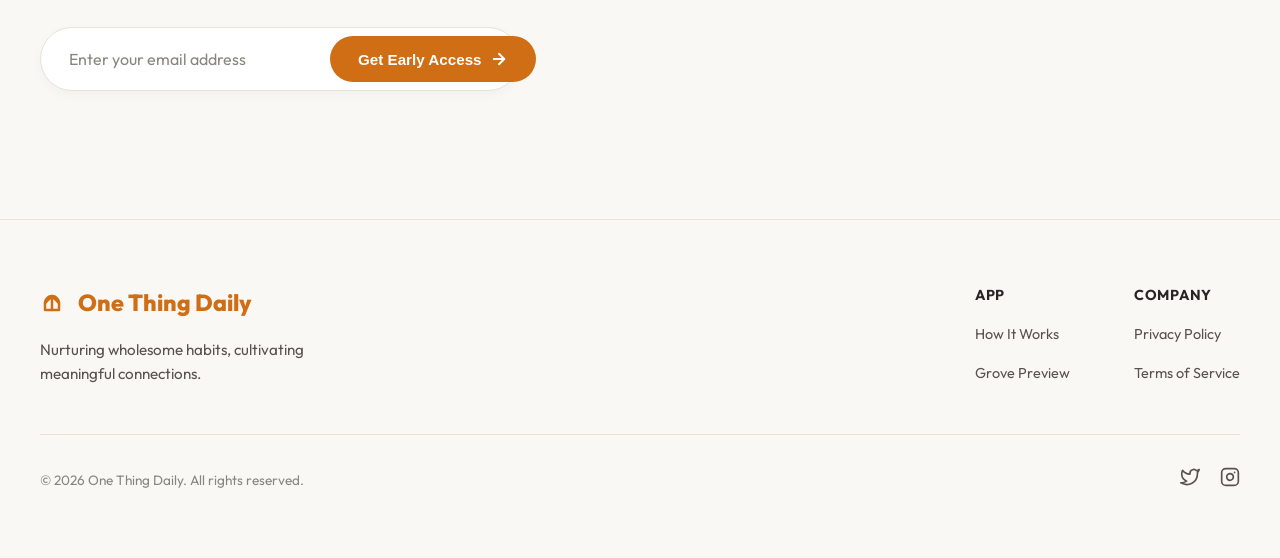
==== commit 87fee380: "Combine How It Works header + Step 1 into single snap target" ====
--- a/index.html
+++ b/index.html
@@ -91,6 +91,13 @@
           </div>
         </div>
       </div>
+      <!-- Mobile scroll arrow -->
+      <div class="hero-scroll-arrow" id="hero-scroll-arrow" aria-label="Scroll to steps">
+        <svg xmlns="http://www.w3.org/2000/svg" width="28" height="28" viewBox="0 0 24 24" fill="none"
+          stroke="currentColor" stroke-width="2" stroke-linecap="round" stroke-linejoin="round">
+          <polyline points="6 9 12 15 18 9"></polyline>
+        </svg>
+      </div>
     </section>
 
     <!-- Inside the Grove (Step-by-Step Flow) -->
@@ -197,83 +204,69 @@
             </div>
           </div>
         </div>
+        <!-- Mobile carousel dots -->
+        <div class="steps-dots" id="steps-dots"></div>
       </div>
     </section>
 
-    <!-- Interactive Grove Showcase -->
+    <!-- Canopy Preview + CTA — combined section -->
     <section id="preview" class="section">
       <div class="section-container">
-        <div class="showcase-container">
-          <!-- Screenshot Preview -->
-          <div class="showcase-col-image">
-            <div class="phone-frame">
-              <img src="assets/discipline canopy photo.PNG" alt="One Thing Daily Canopy Tree View">
-            </div>
-          </div>
-
-          <!-- Feature Bullets -->
-          <div class="showcase-bullets">
-            <div class="section-header" style="text-align: left; margin-bottom: 2rem; max-width: 100%;">
-              <span class="section-subtitle">Aesthetic Habit Tracking</span>
-              <h2 class="section-title">Habits you can see and feel.</h2>
-            </div>
-
-            <div class="showcase-bullet">
-              <div class="bullet-number">✓</div>
-              <div class="bullet-content">
-                <h4>Visual Consistency</h4>
-                <p>Nurturing habits doesn't need charts or graphs. Seeing your tree grow leaves of discipline provides a
-                  natural, comforting feedback loop.</p>
-              </div>
-            </div>
-
-            <div class="showcase-bullet">
-              <div class="bullet-number">✓</div>
-              <div class="bullet-content">
-                <h4>Zero Distractions</h4>
-                <p> One task, one photo post, once a day. You get in, celebrate
-                  consistency, and get back to your life.</p>
-              </div>
-            </div>
-
-            <div class="showcase-bullet">
-              <div class="bullet-number">✓</div>
-              <div class="bullet-content">
-                <h4>Calming Warm Aesthetics</h4>
-                <p>Built with cozy earth tones, gentle gradients, and hand-drawn elements. We respect your attention
-                  span and aim to make self-improvement peaceful.</p>
-              </div>
-            </div>
-          </div>
-        </div>
-      </div>
-    </section>
-
-    <!-- CTA Section -->
-    <section id="join" class="section">
-      <div class="section-container">
-        <div class="cta-wrapper">
-          <div class="cta-content">
-            <h2 class="section-title" style="font-size: 2.75rem;">Join the Grove Early</h2>
-            <p class="section-description" style="font-size: 1.1rem; max-width: 500px; margin: 0 auto;">
-              Ready to grow your daily canopy? Input your email to join the early launch private beta list.
-            </p>
-            <div class="signup-form-container">
-              <form class="signup-form" id="cta-signup-form">
-                <input type="email" class="signup-input" placeholder="Enter your email address" required
-                  aria-label="Email Address">
-                <button type="submit" class="btn-primary">
-                  <span>Get Early Access</span>
-                  <svg xmlns="http://www.w3.org/2000/svg" width="18" height="18" viewBox="0 0 24 24" fill="none"
-                    stroke="currentColor" stroke-width="2.5" stroke-linecap="round" stroke-linejoin="round">
-                    <line x1="5" y1="12" x2="19" y2="12"></line>
-                    <polyline points="12 5 19 12 12 19"></polyline>
-                  </svg>
-                </button>
-              </form>
-              <div class="form-feedback" id="cta-form-feedback">
-                ✓ Welcome aboard! You're on the early list.
-              </div>
+        <div class="section-header" style="text-align: center; margin-bottom: 3rem;">
+          <span class="section-subtitle">Aesthetic Habit Tracking</span>
+          <h2 class="section-title">Habits you can see and feel.</h2>
+        </div>
+
+        <div class="preview-bullets-grid">
+          <div class="showcase-bullet">
+            <div class="bullet-number">✓</div>
+            <div class="bullet-content">
+              <h4>Visual Consistency</h4>
+              <p>Nurturing habits doesn't need charts or graphs. Seeing your tree grow leaves of discipline provides a
+                natural, comforting feedback loop.</p>
+            </div>
+          </div>
+
+          <div class="showcase-bullet">
+            <div class="bullet-number">✓</div>
+            <div class="bullet-content">
+              <h4>Zero Distractions</h4>
+              <p>One task, one photo post, once a day. You get in, celebrate
+                consistency, and get back to your life.</p>
+            </div>
+          </div>
+
+          <div class="showcase-bullet">
+            <div class="bullet-number">✓</div>
+            <div class="bullet-content">
+              <h4>Calming Warm Aesthetics</h4>
+              <p>Built with cozy earth tones, gentle gradients, and hand-drawn elements. We respect your attention
+                span and aim to make self-improvement peaceful.</p>
+            </div>
+          </div>
+        </div>
+
+        <!-- Inline CTA -->
+        <div id="join" class="cta-inline">
+          <h2 class="section-title" style="font-size: 2.2rem; margin-bottom: 0.75rem;">Join the Grove Early</h2>
+          <p class="section-description" style="font-size: 1.05rem; max-width: 480px; margin: 0 auto 2rem;">
+            Ready to grow your daily canopy? Input your email to join the early launch private beta list.
+          </p>
+          <div class="signup-form-container">
+            <form class="signup-form" id="cta-signup-form">
+              <input type="email" class="signup-input" placeholder="Enter your email address" required
+                aria-label="Email Address">
+              <button type="submit" class="btn-primary">
+                <span>Get Early Access</span>
+                <svg xmlns="http://www.w3.org/2000/svg" width="18" height="18" viewBox="0 0 24 24" fill="none"
+                  stroke="currentColor" stroke-width="2.5" stroke-linecap="round" stroke-linejoin="round">
+                  <line x1="5" y1="12" x2="19" y2="12"></line>
+                  <polyline points="12 5 19 12 12 19"></polyline>
+                </svg>
+              </button>
+            </form>
+            <div class="form-feedback" id="cta-form-feedback">
+              ✓ Welcome aboard! You're on the early list.
             </div>
           </div>
         </div>
@@ -345,21 +338,34 @@
         const form = document.getElementById(formId);
         const feedback = document.getElementById(feedbackId);
 
+        // ─── REPLACE THIS URL after deploying your Google Apps Script ───
+        const SHEET_URL = 'https://script.google.com/macros/s/AKfycbxtCf5w4yiGoLZMQnaOVyADJSii2kUGokW6PbsSyrC-W0SF4MMrDN9voVi9pQZrz_Ztcg/exec';
+
         if (form && feedback) {
-          form.addEventListener('submit', (e) => {
+          form.addEventListener('submit', async (e) => {
             e.preventDefault();
             const button = form.querySelector('button');
-
-            // Simulating API loading state
+            const email = form.querySelector('input[type="email"]').value.trim();
+
             button.disabled = true;
             button.style.opacity = '0.7';
             button.querySelector('span').innerText = 'Sending...';
 
-            setTimeout(() => {
-              form.style.display = 'none';
-              feedback.innerHTML = "✓ Thank you for signing up! You're on the early list.";
-              feedback.classList.add('success');
-            }, 1000);
+            try {
+              // no-cors: response unreadable but the request reaches Apps Script
+              await fetch(SHEET_URL, {
+                method: 'POST',
+                mode: 'no-cors',
+                headers: { 'Content-Type': 'application/x-www-form-urlencoded' },
+                body: 'email=' + encodeURIComponent(email)
+              });
+            } catch (_) {
+              // network errors still show success — Apps Script received the data
+            }
+
+            form.style.display = 'none';
+            feedback.innerHTML = "✓ Thank you for signing up! You're on the early list.";
+            feedback.classList.add('success');
           });
         }
       };
@@ -372,15 +378,16 @@
         anchor.addEventListener('click', e => e.preventDefault());
       });
 
-      // Nav links still need smooth scroll with header offset
+      // Nav links — same smooth RAF scroll, section centered in viewport
       document.querySelectorAll('a[href^="#"]:not([href="#"])').forEach(anchor => {
-        anchor.addEventListener('click', function(e) {
+        anchor.addEventListener('click', function (e) {
           e.preventDefault();
           const target = document.querySelector(this.getAttribute('href'));
           if (!target) return;
-          const headerH = document.querySelector('.header').offsetHeight;
-          const top = target.getBoundingClientRect().top + window.pageYOffset - headerH - 16;
-          window.scrollTo({ top, behavior: 'smooth' });
+          const elTop = target.getBoundingClientRect().top + window.pageYOffset;
+          const elCenter = elTop + target.offsetHeight / 2;
+          const targetScrollTop = Math.max(0, elCenter - window.innerHeight / 2);
+          smoothScrollTo(targetScrollTop, 700);
         });
       });
 
@@ -388,9 +395,11 @@
       // Apple-style snap scroll — intercept wheel & touch
       // =====================================================
       function buildSnapTargets() {
+        const rows = Array.from(document.querySelectorAll('.showcase-row'));
         return [
           document.querySelector('.hero'),
-          ...Array.from(document.querySelectorAll('.showcase-row')),
+          document.querySelector('#how-it-works'), // section header + Step 1 together
+          ...rows.slice(1),                        // Steps 2, 3, 4, 5
           document.querySelector('#preview'),
           document.querySelector('#join')
         ].filter(Boolean);
@@ -432,8 +441,17 @@
 
         const el = targets[idx];
         const elTop = el.getBoundingClientRect().top + window.pageYOffset;
-        const elCenter = elTop + el.offsetHeight / 2;
-        const targetScrollTop = Math.max(0, elCenter - window.innerHeight / 2);
+        let targetScrollTop;
+
+        if (el.id === 'how-it-works') {
+          // Top-align so both the section header AND Step 1 are visible below the navbar
+          const headerH = document.querySelector('.header').offsetHeight;
+          targetScrollTop = Math.max(0, elTop - headerH - 8);
+        } else {
+          // Center all other targets in the viewport
+          const elCenter = elTop + el.offsetHeight / 2;
+          targetScrollTop = Math.max(0, elCenter - window.innerHeight / 2);
+        }
 
         smoothScrollTo(targetScrollTop, 700);
       }
@@ -450,27 +468,72 @@
         return best;
       }
 
-      // Wheel — intercept and snap
-      window.addEventListener('wheel', (e) => {
-        e.preventDefault();
-        if (snapping) return;
-        snapIndex = nearestSnapIndex();
-        snapToIndex(snapIndex + (e.deltaY > 0 ? 1 : -1));
-      }, { passive: false });
-
-      // Touch swipe support
-      let touchStartY = 0;
-      window.addEventListener('touchstart', (e) => {
-        touchStartY = e.touches[0].clientY;
-      }, { passive: true });
-
-      window.addEventListener('touchend', (e) => {
-        if (snapping) return;
-        const dy = touchStartY - e.changedTouches[0].clientY;
-        if (Math.abs(dy) < 40) return;
-        snapIndex = nearestSnapIndex();
-        snapToIndex(snapIndex + (dy > 0 ? 1 : -1));
-      }, { passive: true });
+      // ── Desktop only: wheel snap intercept ──
+      if (window.innerWidth > 768) {
+        // Wheel — intercept and snap
+        window.addEventListener('wheel', (e) => {
+          e.preventDefault();
+          if (snapping) return;
+          snapIndex = nearestSnapIndex();
+          snapToIndex(snapIndex + (e.deltaY > 0 ? 1 : -1));
+        }, { passive: false });
+
+        // Touch vertical snap (desktop/tablet)
+        let touchStartY = 0;
+        window.addEventListener('touchstart', (e) => {
+          touchStartY = e.touches[0].clientY;
+        }, { passive: true });
+
+        window.addEventListener('touchend', (e) => {
+          if (snapping) return;
+          const dy = touchStartY - e.changedTouches[0].clientY;
+          if (Math.abs(dy) < 40) return;
+          snapIndex = nearestSnapIndex();
+          snapToIndex(snapIndex + (dy > 0 ? 1 : -1));
+        }, { passive: true });
+      }
+
+      // ── Mobile only: arrow + carousel dots ──
+      if (window.innerWidth <= 768) {
+
+        // Scroll arrow → smooth scroll to steps
+        const arrow = document.getElementById('hero-scroll-arrow');
+        if (arrow) {
+          arrow.addEventListener('click', () => {
+            const steps = document.getElementById('how-it-works');
+            if (steps) {
+              const top = steps.getBoundingClientRect().top + window.pageYOffset - 10;
+              smoothScrollTo(top, 600);
+            }
+          });
+        }
+
+        // Build carousel dots
+        const carousel = document.querySelector('.grid-showcase');
+        const dotsContainer = document.getElementById('steps-dots');
+        const slides = document.querySelectorAll('.showcase-row');
+
+        if (carousel && dotsContainer && slides.length) {
+          // Create one dot per step
+          slides.forEach((_, i) => {
+            const dot = document.createElement('button');
+            dot.className = 'steps-dot' + (i === 0 ? ' active' : '');
+            dot.setAttribute('aria-label', 'Go to step ' + (i + 1));
+            dot.addEventListener('click', () => {
+              carousel.scrollTo({ left: carousel.offsetWidth * i, behavior: 'smooth' });
+            });
+            dotsContainer.appendChild(dot);
+          });
+
+          // Update active dot on scroll
+          carousel.addEventListener('scroll', () => {
+            const index = Math.round(carousel.scrollLeft / carousel.offsetWidth);
+            dotsContainer.querySelectorAll('.steps-dot').forEach((dot, i) => {
+              dot.classList.toggle('active', i === index);
+            });
+          }, { passive: true });
+        }
+      }
     });
   </script>
 </body>
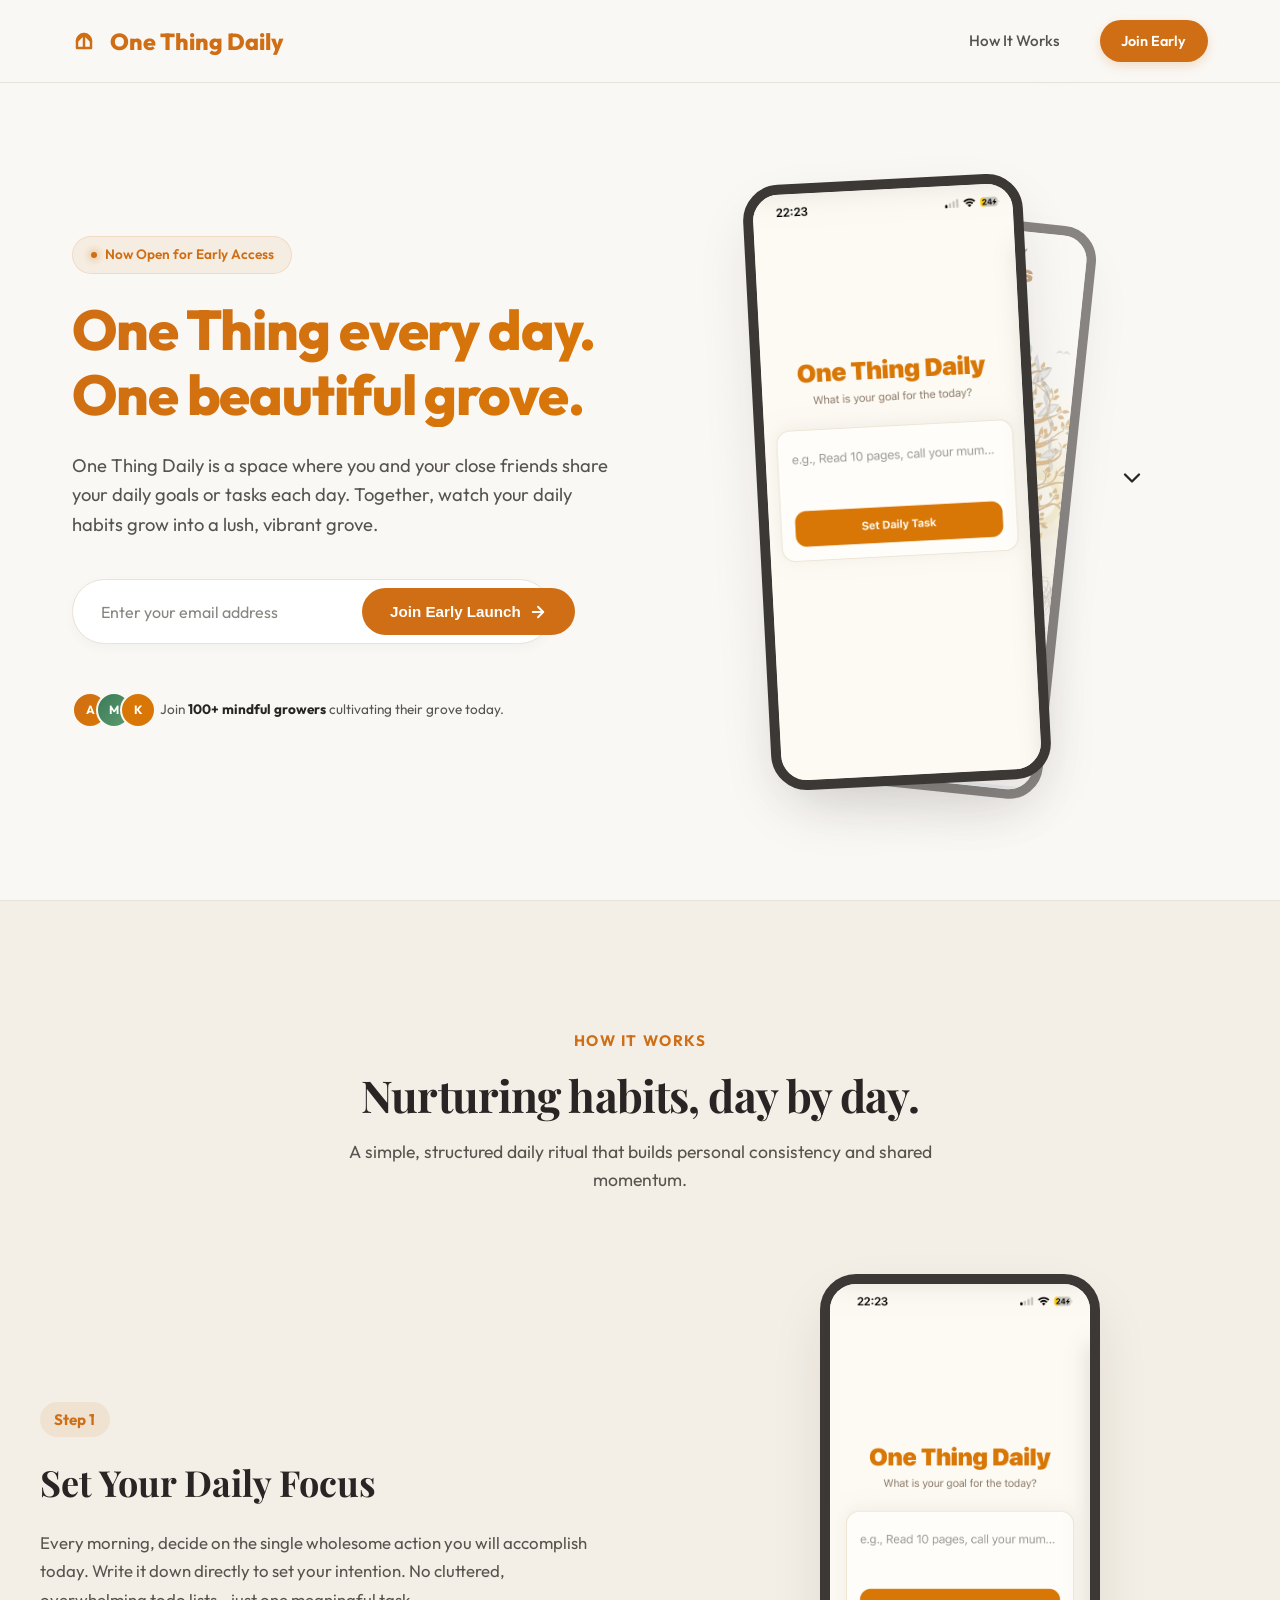
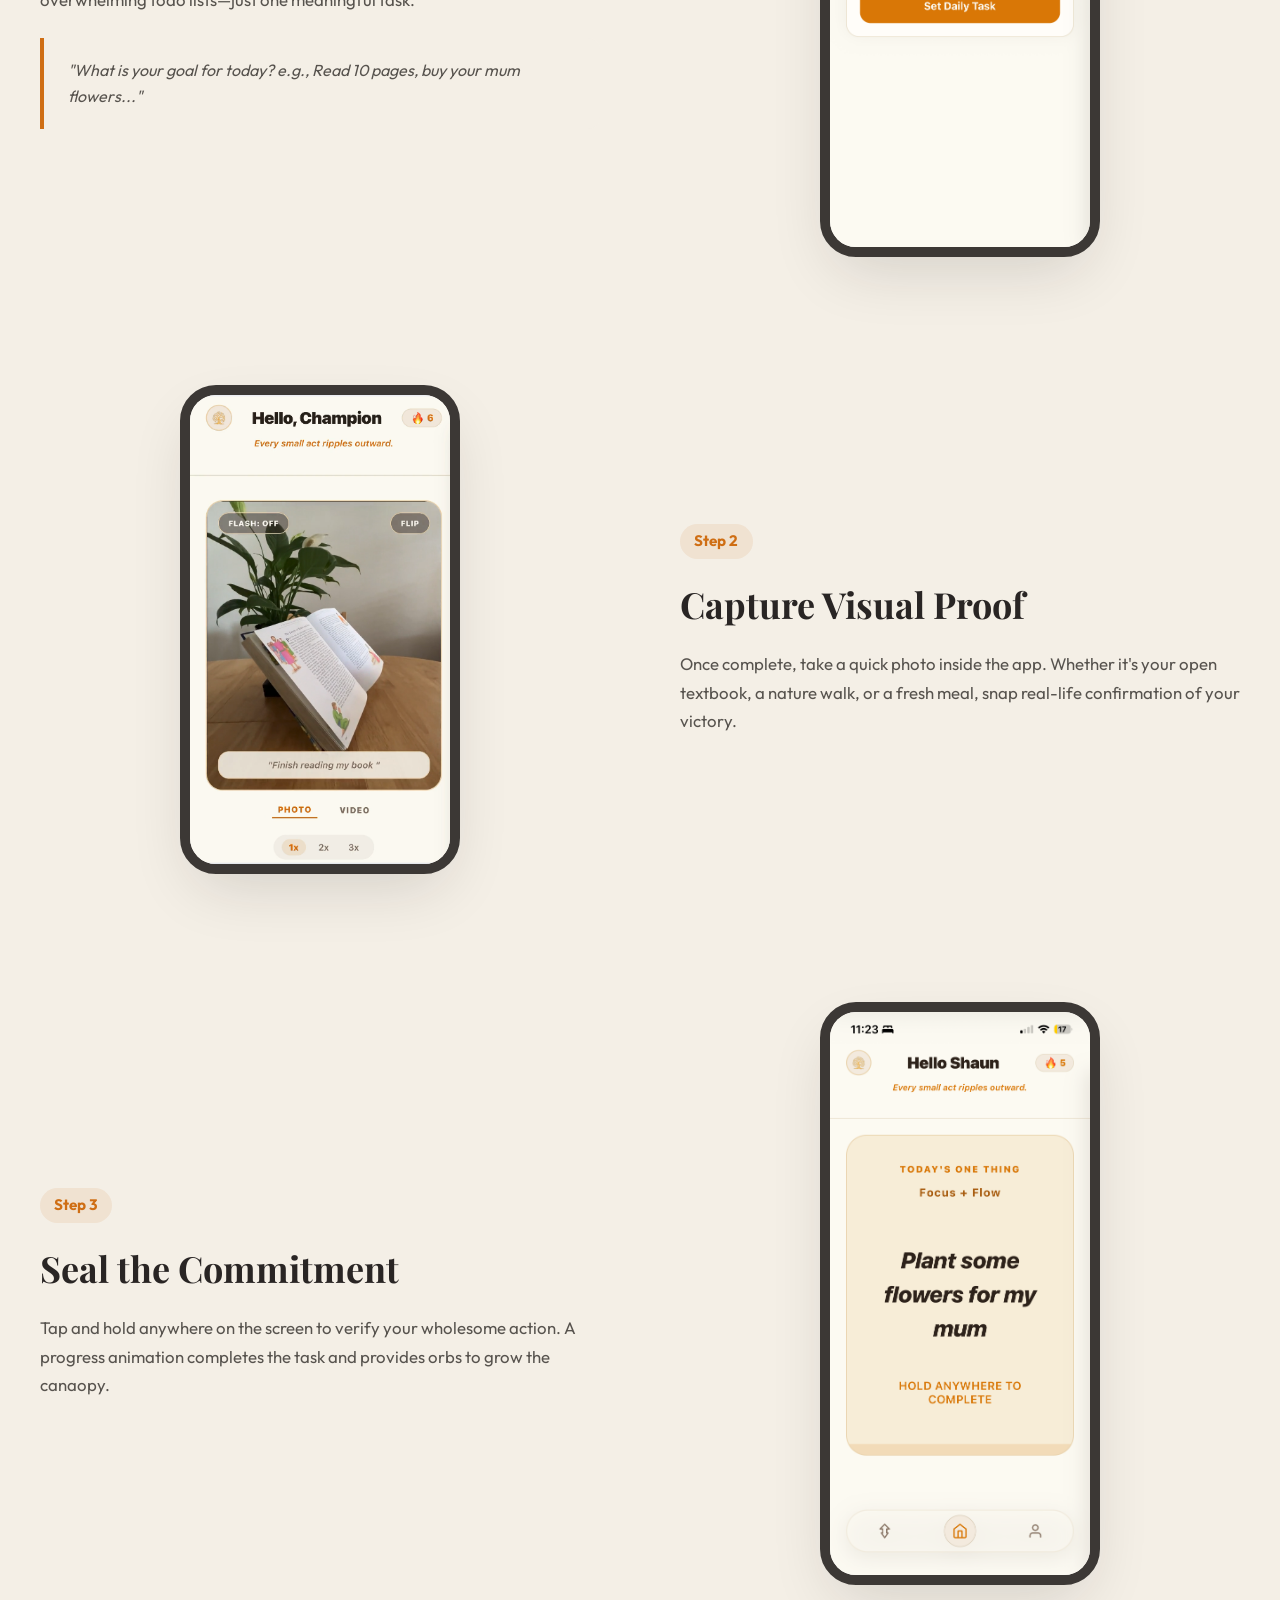
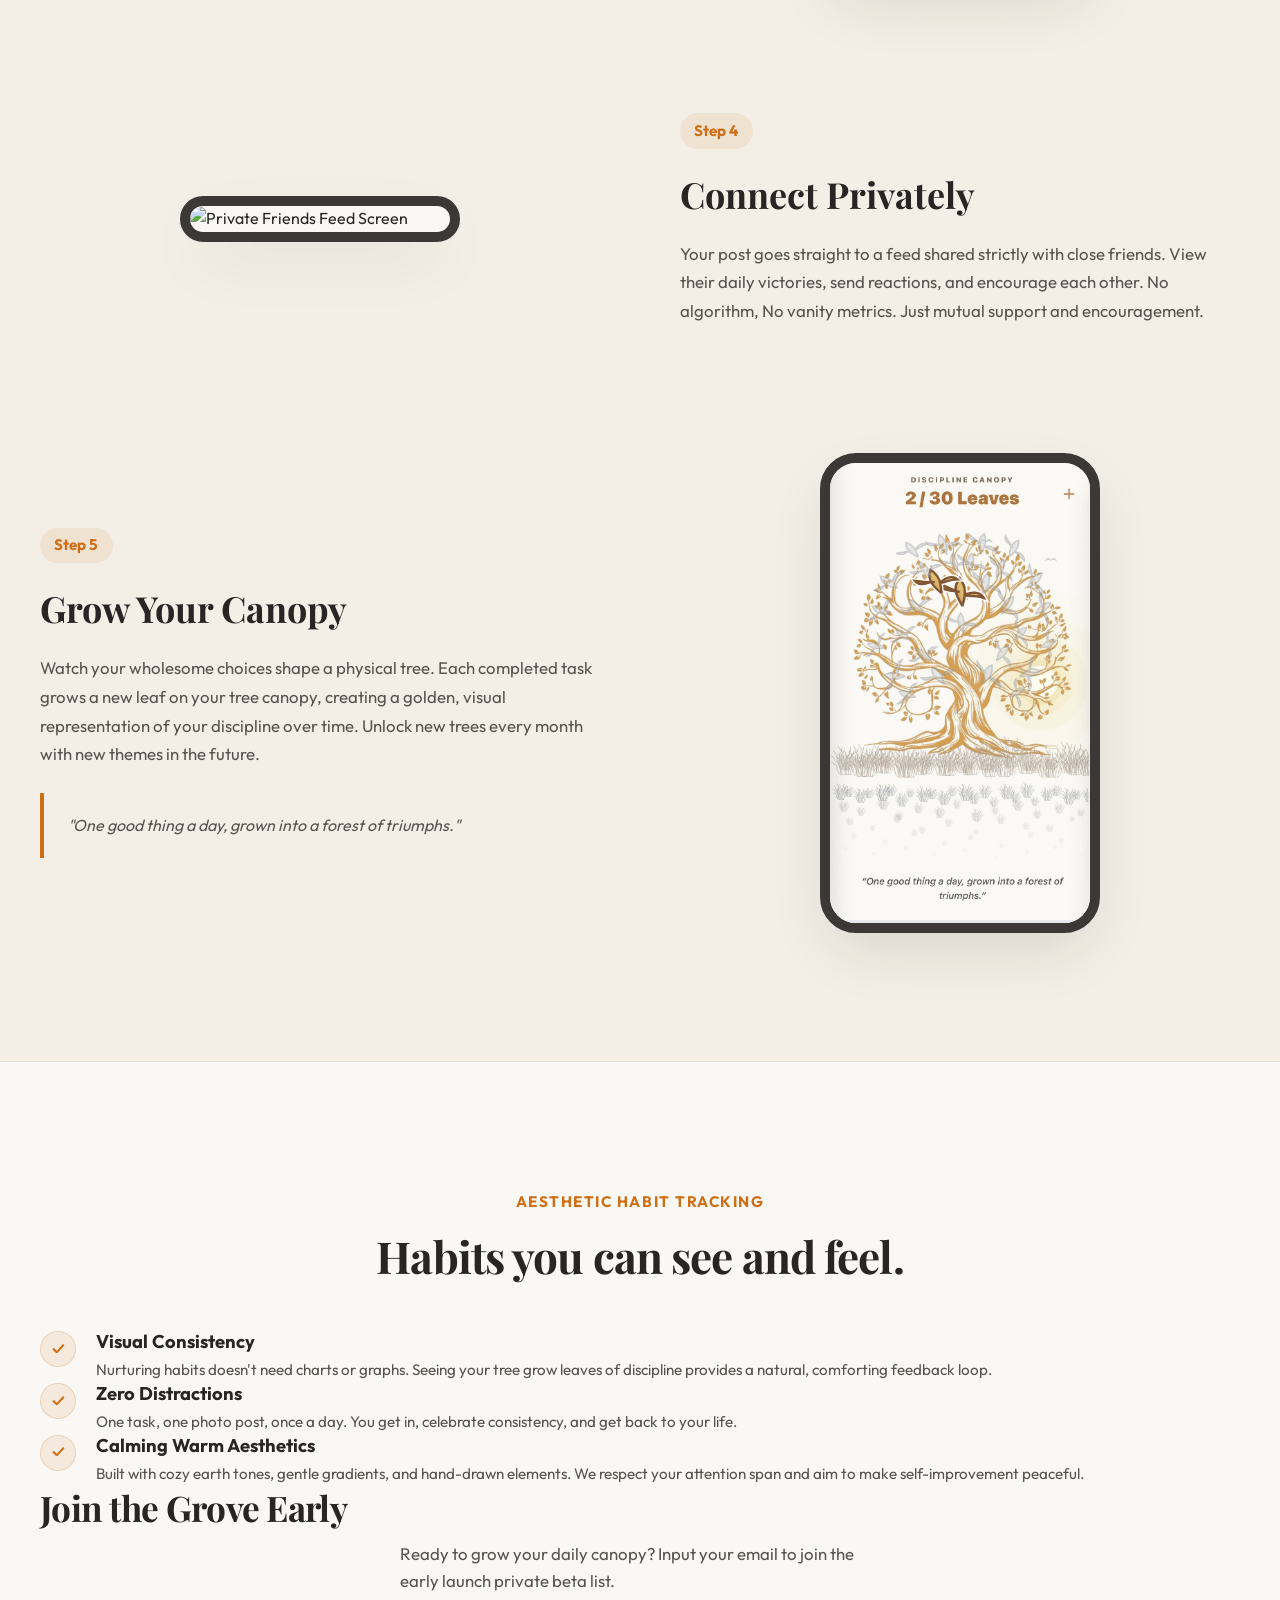
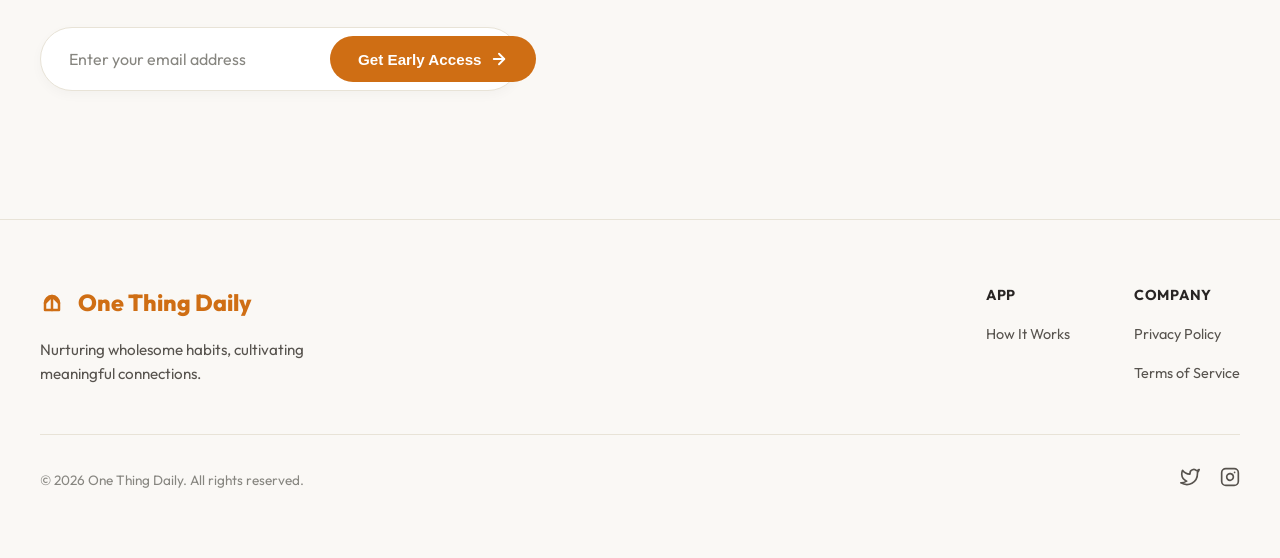
==== commit 383a59fa: "Use FormData for Google Sheet submission" ====
--- a/index.html
+++ b/index.html
@@ -26,7 +26,6 @@
       </a>
       <nav class="nav-links">
         <a href="#how-it-works" class="nav-link">How It Works</a>
-        <a href="#preview" class="nav-link">Canopy Preview</a>
         <a href="#join" class="btn-nav">Join Early</a>
       </nav>
     </div>
@@ -295,7 +294,6 @@
           <div class="footer-links-col">
             <span class="footer-col-title">App</span>
             <a href="#how-it-works" class="footer-link">How It Works</a>
-            <a href="#preview" class="footer-link">Grove Preview</a>
           </div>
           <div class="footer-links-col">
             <span class="footer-col-title">Company</span>
@@ -352,12 +350,14 @@
             button.querySelector('span').innerText = 'Sending...';
 
             try {
+              const formData = new FormData();
+              formData.append('email', email);
+
               // no-cors: response unreadable but the request reaches Apps Script
               await fetch(SHEET_URL, {
                 method: 'POST',
                 mode: 'no-cors',
-                headers: { 'Content-Type': 'application/x-www-form-urlencoded' },
-                body: 'email=' + encodeURIComponent(email)
+                body: formData
               });
             } catch (_) {
               // network errors still show success — Apps Script received the data
@@ -378,15 +378,24 @@
         anchor.addEventListener('click', e => e.preventDefault());
       });
 
-      // Nav links — same smooth RAF scroll, section centered in viewport
+      // Nav links — same smooth RAF scroll
       document.querySelectorAll('a[href^="#"]:not([href="#"])').forEach(anchor => {
         anchor.addEventListener('click', function (e) {
           e.preventDefault();
           const target = document.querySelector(this.getAttribute('href'));
           if (!target) return;
           const elTop = target.getBoundingClientRect().top + window.pageYOffset;
-          const elCenter = elTop + target.offsetHeight / 2;
-          const targetScrollTop = Math.max(0, elCenter - window.innerHeight / 2);
+          const headerH = document.querySelector('.header').offsetHeight;
+          let targetScrollTop;
+
+          if (this.getAttribute('href') === '#how-it-works') {
+            // Scroll to the top of the section so we see the title and Step 1
+            targetScrollTop = Math.max(0, elTop - headerH + 20);
+          } else {
+            // Center in viewport for other sections
+            const elCenter = elTop + target.offsetHeight / 2;
+            targetScrollTop = Math.max(0, elCenter - window.innerHeight / 2);
+          }
           smoothScrollTo(targetScrollTop, 700);
         });
       });
@@ -398,8 +407,7 @@
         const rows = Array.from(document.querySelectorAll('.showcase-row'));
         return [
           document.querySelector('.hero'),
-          document.querySelector('#how-it-works'), // section header + Step 1 together
-          ...rows.slice(1),                        // Steps 2, 3, 4, 5
+          ...rows,                                 // Step 1, 2, 3, 4, 5 individually
           document.querySelector('#preview'),
           document.querySelector('#join')
         ].filter(Boolean);
@@ -443,10 +451,14 @@
         const elTop = el.getBoundingClientRect().top + window.pageYOffset;
         let targetScrollTop;
 
-        if (el.id === 'how-it-works') {
-          // Top-align so both the section header AND Step 1 are visible below the navbar
+        // Check if the current element is the FIRST showcase row (Step 1)
+        const firstRow = document.querySelector('.showcase-row');
+        if (el === firstRow) {
+          // Top-align to the parent container (#how-it-works) so both section header and Step 1 are in view
+          const parentSection = document.querySelector('#how-it-works');
+          const parentTop = parentSection.getBoundingClientRect().top + window.pageYOffset;
           const headerH = document.querySelector('.header').offsetHeight;
-          targetScrollTop = Math.max(0, elTop - headerH - 8);
+          targetScrollTop = Math.max(0, parentTop - headerH + 20);
         } else {
           // Center all other targets in the viewport
           const elCenter = elTop + el.offsetHeight / 2;
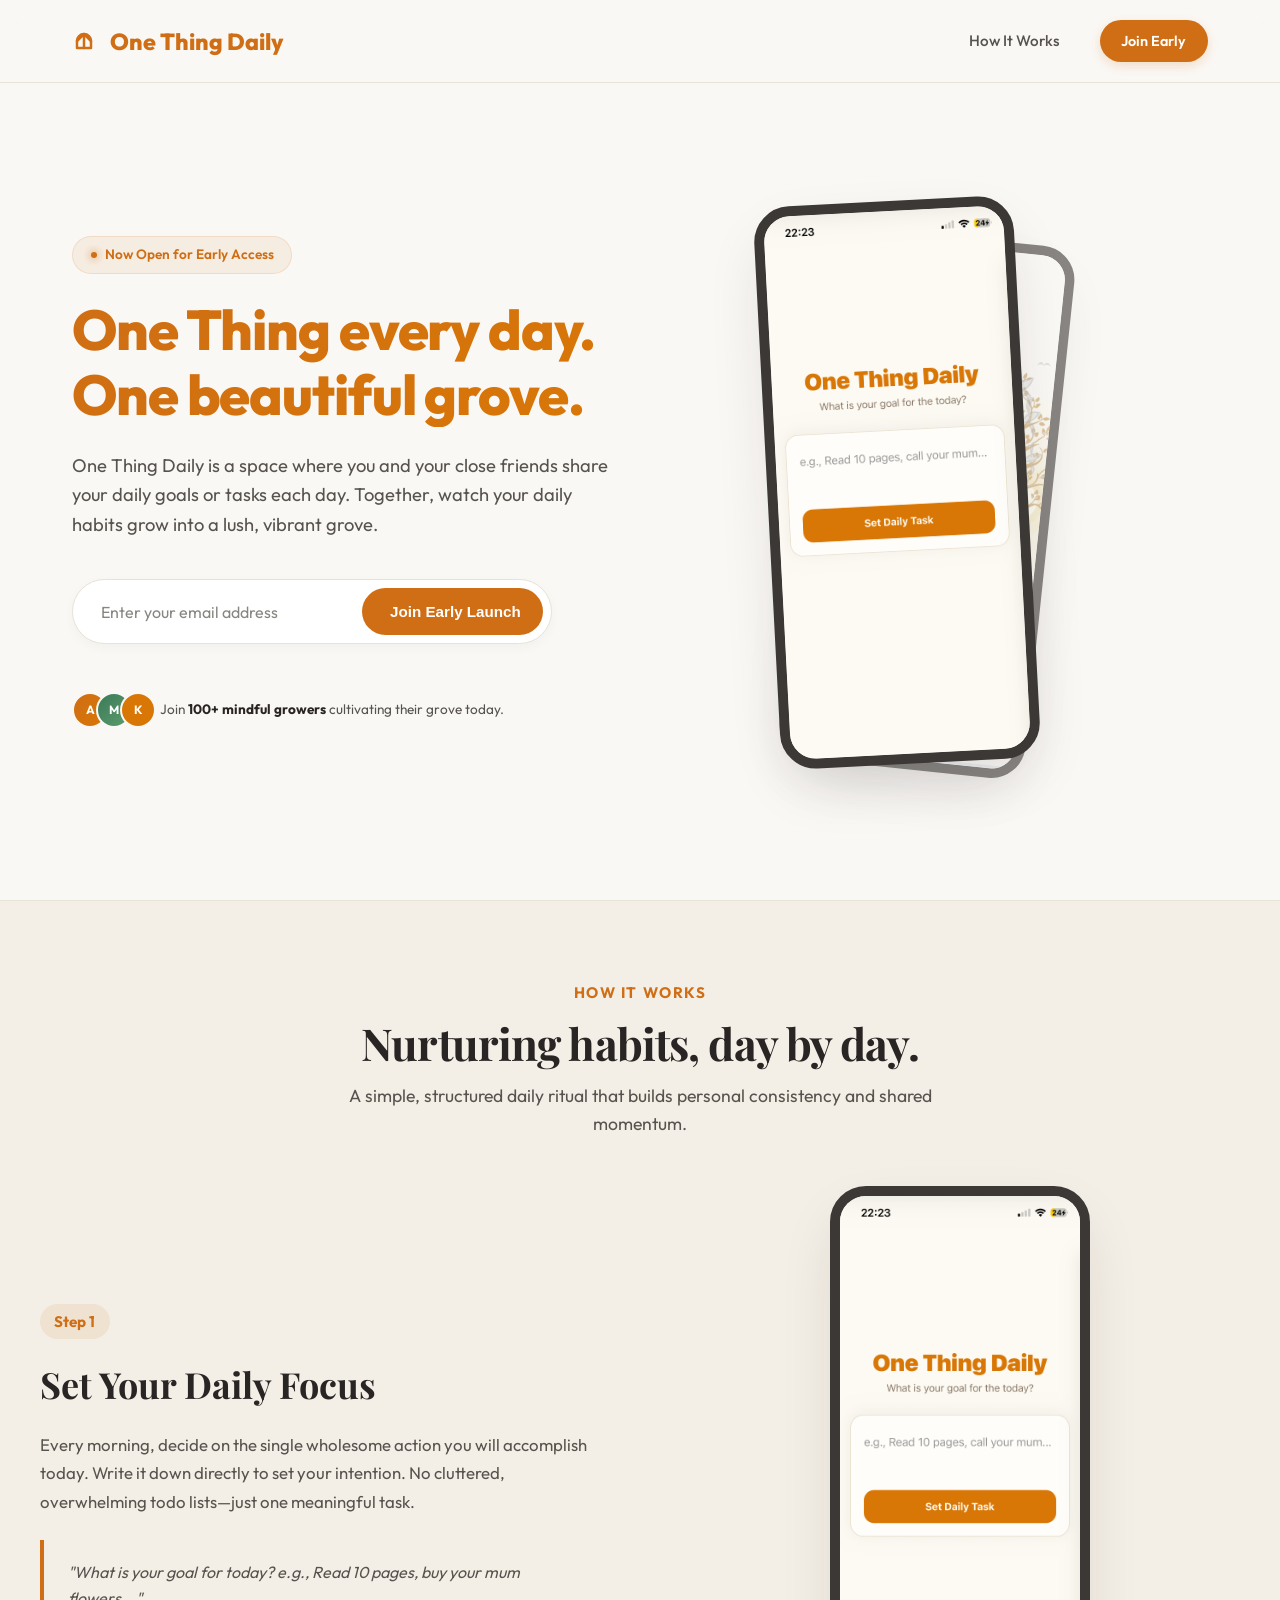
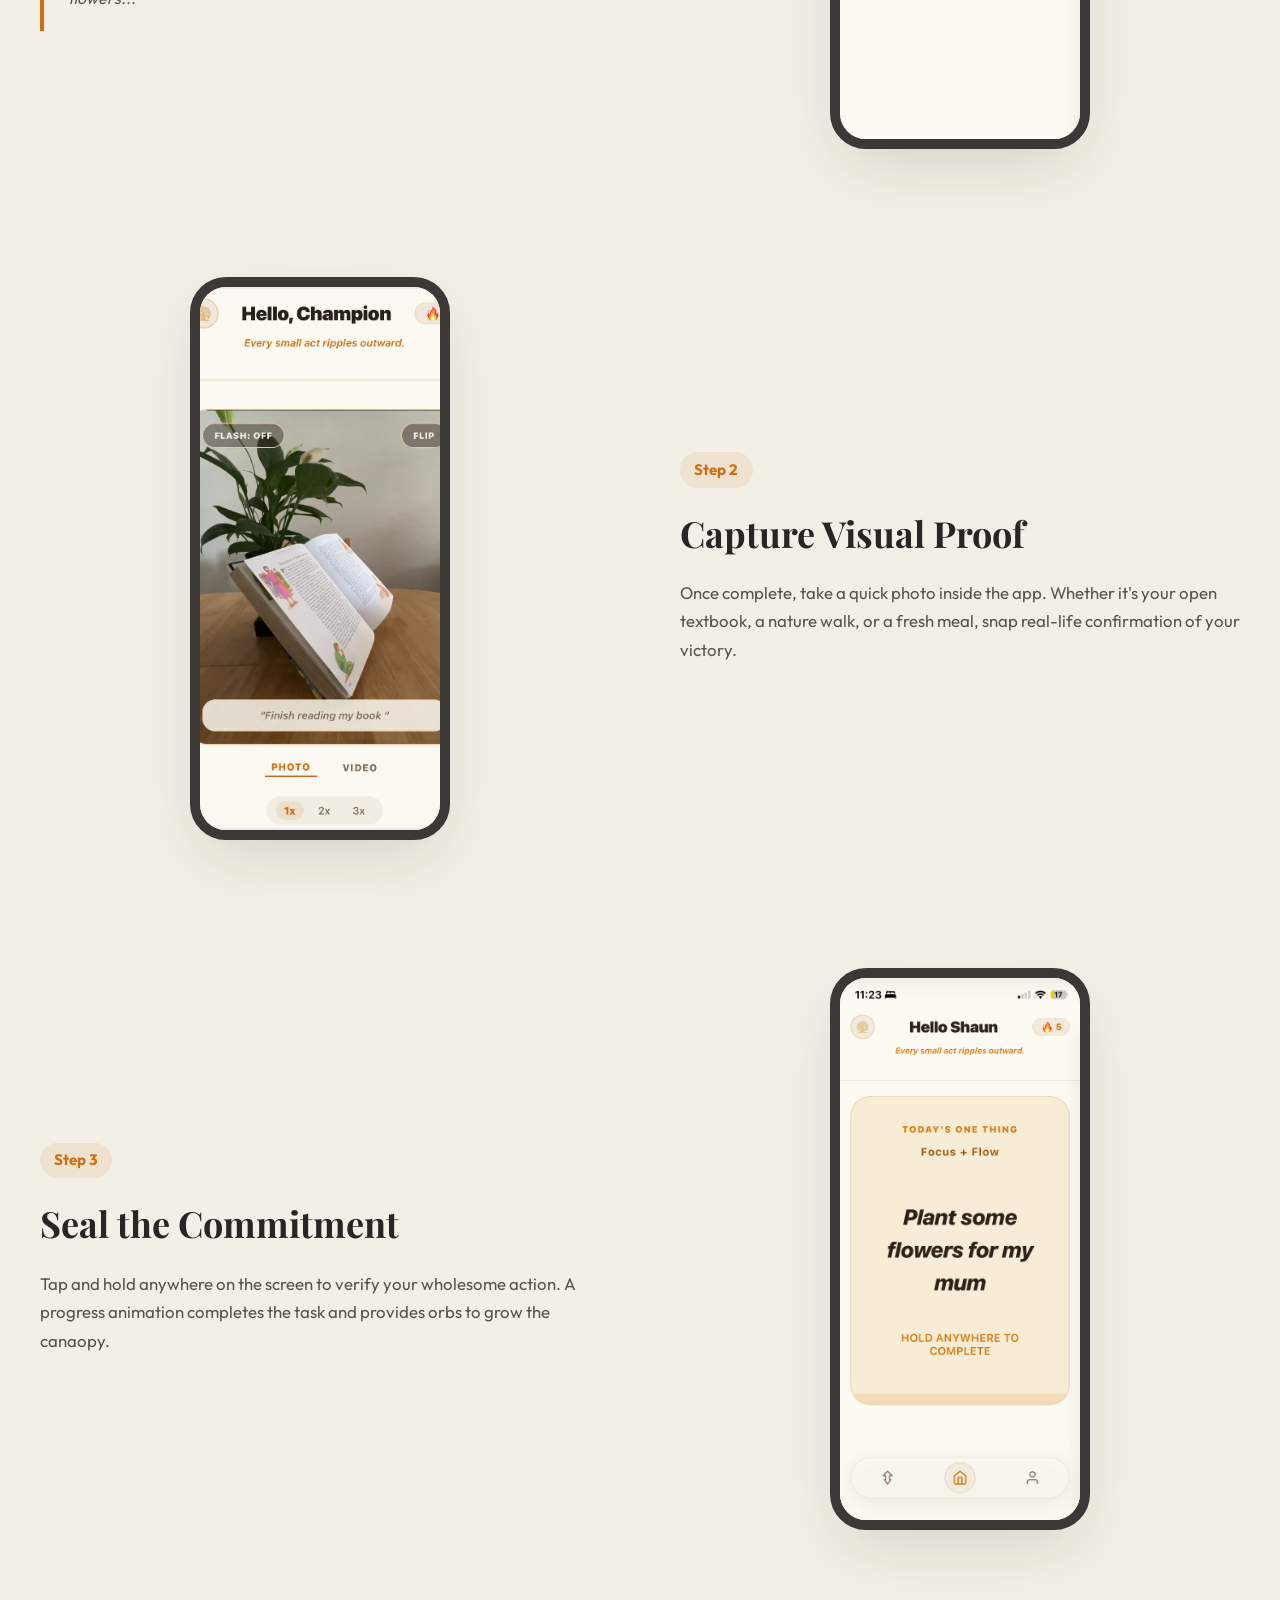
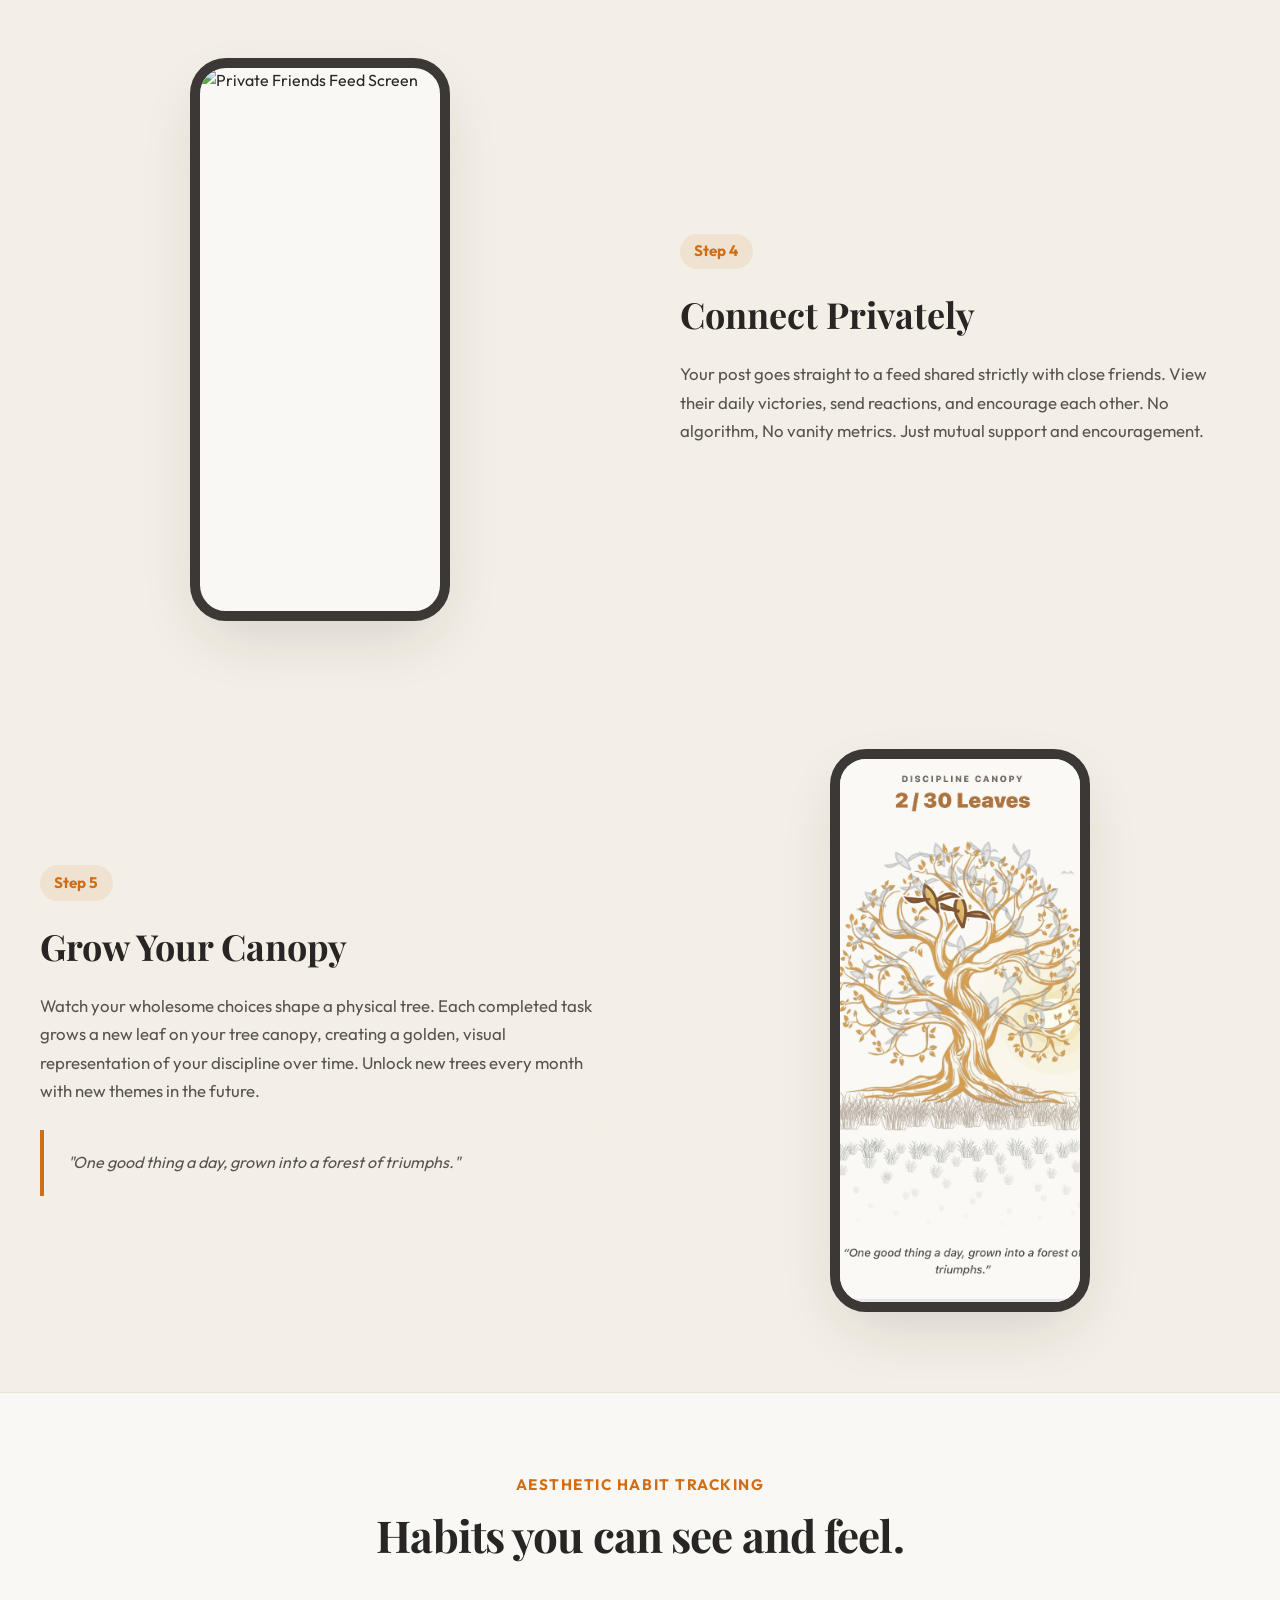
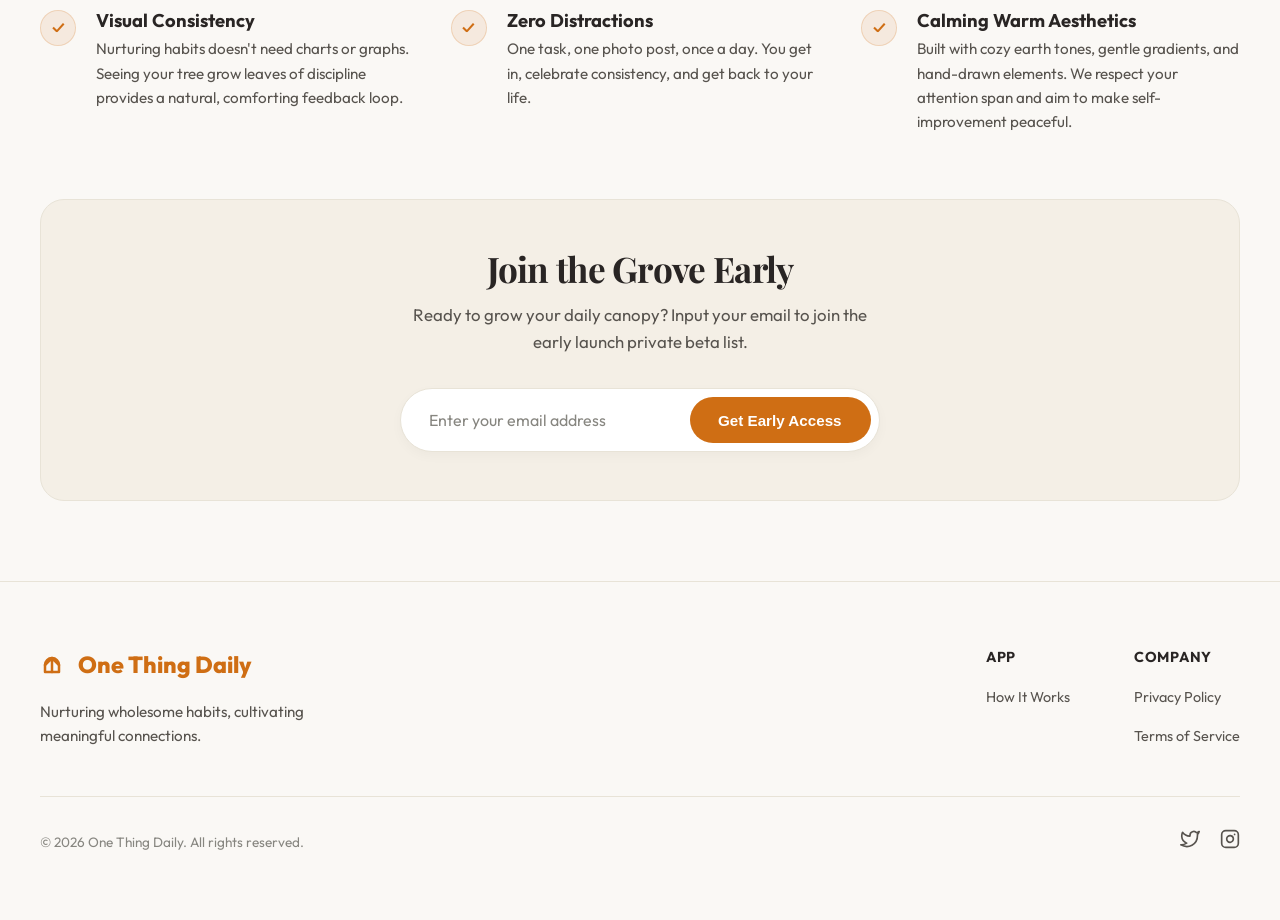
==== commit 0e884873: "Completely redesign and optimize mobile/tablet layouts for high aesthetic quality and zero overflow" ====
--- a/index.html
+++ b/index.html
@@ -532,16 +532,30 @@
             dot.className = 'steps-dot' + (i === 0 ? ' active' : '');
             dot.setAttribute('aria-label', 'Go to step ' + (i + 1));
             dot.addEventListener('click', () => {
-              carousel.scrollTo({ left: carousel.offsetWidth * i, behavior: 'smooth' });
+              slides[i].scrollIntoView({ behavior: 'smooth', block: 'nearest', inline: 'center' });
             });
             dotsContainer.appendChild(dot);
           });
 
-          // Update active dot on scroll
+          // Update active dot on scroll by finding the slide closest to the center
           carousel.addEventListener('scroll', () => {
-            const index = Math.round(carousel.scrollLeft / carousel.offsetWidth);
+            const carouselRect = carousel.getBoundingClientRect();
+            const carouselMid = carouselRect.left + carouselRect.width / 2;
+            let activeIdx = 0;
+            let minDistance = Infinity;
+
+            slides.forEach((slide, idx) => {
+              const slideRect = slide.getBoundingClientRect();
+              const slideMid = slideRect.left + slideRect.width / 2;
+              const dist = Math.abs(carouselMid - slideMid);
+              if (dist < minDistance) {
+                minDistance = dist;
+                activeIdx = idx;
+              }
+            });
+
             dotsContainer.querySelectorAll('.steps-dot').forEach((dot, i) => {
-              dot.classList.toggle('active', i === index);
+              dot.classList.toggle('active', i === activeIdx);
             });
           }, { passive: true });
         }
--- a/style.css
+++ b/style.css
@@ -312,6 +312,8 @@
   align-items: center;
   gap: 0.5rem;
   white-space: nowrap;
+  overflow: hidden;
+  text-overflow: ellipsis;
 }
 
 .btn-primary:hover {
@@ -386,21 +388,23 @@
 
 /* Phone Frame Mockups */
 .phone-frame {
-  border: 10px solid #3C3835; /* Softer, warmer device frame border */
+  border: 10px solid #3C3835;
   border-radius: 36px;
   box-shadow: var(--shadow-phone);
   background: #FAF8F5;
   overflow: hidden;
-  width: 100%;
-  max-width: 280px;
+  width: 260px;
+  aspect-ratio: 390 / 844; /* iPhone standard ratio */
+  flex-shrink: 0;
   margin: 0 auto;
   position: relative;
 }
 
 .phone-frame img {
   width: 100%;
-  height: auto;
+  height: 100%;
   display: block;
+  object-fit: cover;
 }
 
 /* Hero Media Stack */
@@ -434,10 +438,12 @@
 }
 
 .hero-phone-container .phone-frame {
-  aspect-ratio: 1170 / 2532;
+  width: 260px;
+  aspect-ratio: 390 / 844;
 }
 
 .hero-phone-container .phone-frame img {
+  width: 100%;
   height: 100%;
   object-fit: cover;
 }
@@ -446,7 +452,7 @@
 
 
 .section {
-  padding: 8rem 2rem;
+  padding: 5rem 2rem;
   scroll-margin-top: 80px;
 }
 
@@ -468,10 +474,10 @@
 .section-header {
   text-align: center;
   max-width: 650px;
-  margin: 0 auto 5rem;
+  margin: 0 auto 3rem;
   display: flex;
   flex-direction: column;
-  gap: 1rem;
+  gap: 0.75rem;
 }
 
 .section-subtitle {
@@ -878,84 +884,375 @@
   transform: translateY(-2px);
 }
 
-/* --- Responsive Media Queries --- */
-@media (max-width: 1024px) {
-  .hero-grid {
-    gap: 2.5rem;
-  }
-  .hero-title {
-    font-size: 3rem;
-  }
-  .showcase-row {
-    gap: 3rem;
-  }
-  .showcase-heading {
-    font-size: 1.85rem;
-  }
-  .showcase-container {
-    grid-template-columns: 1fr;
-    gap: 3.5rem;
-  }
-  .canopy-visualizer {
-    order: 2;
-  }
-  .showcase-bullets {
-    order: 1;
-  }
+/* --- Preview + CTA combined --- */
+.preview-bullets-grid {
+  display: grid;
+  grid-template-columns: repeat(3, 1fr);
+  gap: 2rem;
+  margin-bottom: 4rem;
+}
+
+.cta-inline {
+  text-align: center;
+  padding: 3rem 2rem;
+  background: var(--color-bg-secondary);
+  border: 1px solid var(--color-border);
+  border-radius: 24px;
+  margin-top: 1rem;
+}
+
+.cta-inline .signup-form-container {
+  margin: 1.5rem auto 0;
+  width: 100%;
+  max-width: 480px;
+}
+
+/* ==============================================
+   MOBILE — Full overhaul for phones (≤ 768px)
+   ============================================== */
+
+/* Fix horizontal overflow everywhere */
+html, body {
+  overflow-x: hidden;
+  max-width: 100vw;
+}
+
+/* Scroll arrow — hidden on desktop */
+.hero-scroll-arrow {
+  display: none;
+}
+
+/* Dots — hidden on desktop */
+.steps-dots {
+  display: none;
 }
 
 @media (max-width: 768px) {
+
+  /* ── Fix horizontal page shifting ── */
+  html, body {
+    overflow-x: hidden;
+    position: relative;
+    width: 100%;
+  }
+
+  /* ── Header: clean logo + compact button ── */
   .header {
-    position: absolute;
-  }
+    position: fixed;
+    padding: 0.75rem 1.25rem;
+  }
+  
   .nav-links {
-    display: none;
-  }
+    display: flex;
+    gap: 0.5rem;
+    align-items: center;
+  }
+
+  .nav-link {
+    display: none; /* Hide text links */
+  }
+
+  .btn-nav {
+    padding: 0.45rem 1rem;
+    font-size: 0.8rem;
+    box-shadow: 0 2px 8px rgba(207, 110, 20, 0.15);
+  }
+
+  /* ── Hero Section ── */
   .hero {
-    padding-top: 8rem;
-    padding-bottom: 4rem;
-  }
+    min-height: 100dvh;
+    display: flex;
+    flex-direction: column;
+    justify-content: center;
+    padding: 5.5rem 1.25rem 2rem;
+    position: relative;
+    box-sizing: border-box;
+  }
+
   .hero-grid {
     grid-template-columns: 1fr;
-    gap: 4rem;
+    gap: 0;
     text-align: center;
-  }
-  .badge, .hero-description, .signup-form-container, .hero-social-proof {
+    flex: 1;
+    display: flex;
+    flex-direction: column;
+    justify-content: center;
+  }
+
+  .hero-media {
+    display: none; /* Keep hero image hidden on mobile for clean minimalist start */
+  }
+
+  .hero-title {
+    font-size: 2.25rem;
+    line-height: 1.2;
+    letter-spacing: -0.03em;
+    margin-bottom: 1.25rem;
+  }
+
+  .hero-description {
+    font-size: 1rem;
+    line-height: 1.6;
+    max-width: 480px;
+    margin: 0 auto 2rem;
+  }
+
+  /* ── Stacking signup form for all mobile/tablet viewports ── */
+  .signup-form-container {
+    width: 100%;
+    max-width: 440px;
+    margin: 0 auto 2rem;
+  }
+
+  .signup-form {
+    flex-direction: column;
+    border-radius: 16px;
+    padding: 0.6rem;
+    gap: 0.6rem;
+    border: 1.5px solid var(--color-border);
+    background: var(--color-card-bg);
+  }
+
+  .signup-input {
+    padding: 0.8rem 1rem;
+    text-align: center;
+    font-size: 0.95rem;
+    width: 100%;
+    border-radius: 12px;
+  }
+
+  .btn-primary {
+    width: 100%;
+    justify-content: center;
+    padding: 0.9rem;
+    border-radius: 12px;
+    font-size: 0.95rem;
+    white-space: normal;
+  }
+
+  .hero-social-proof {
+    margin: 0 auto;
+    justify-content: center;
+  }
+
+  /* ── Scroll arrow: Outline style ── */
+  .hero-scroll-arrow {
+    display: flex;
+    align-items: center;
+    justify-content: center;
+    width: 40px;
+    height: 40px;
+    border-radius: 50%;
+    background: transparent;
+    border: 1.5px solid var(--color-border);
+    color: var(--color-text-secondary);
+    margin: 1.5rem auto 0;
+    cursor: pointer;
+    animation: bounce 1.8s ease-in-out infinite;
+    flex-shrink: 0;
+    transition: var(--transition-smooth);
+  }
+
+  @keyframes bounce {
+    0%, 100% { transform: translateY(0); }
+    50%       { transform: translateY(6px); }
+  }
+
+  /* ── Steps section: Premium Card Carousel ── */
+  #how-it-works {
+    padding: 4rem 0 3rem;
+  }
+
+  #how-it-works .section-container {
+    padding: 0;
+    max-width: 100%;
+    overflow: hidden;
+  }
+
+  #how-it-works .section-header {
+    text-align: center;
+    padding: 0 1.5rem 2rem;
+    margin-bottom: 2rem;
+  }
+
+  .section-title {
+    font-size: 2rem;
+    line-height: 1.25;
+    letter-spacing: -0.02em;
+  }
+
+  .grid-showcase {
+    display: flex;
+    flex-direction: row;
+    overflow-x: auto;
+    scroll-snap-type: x mandatory;
+    -webkit-overflow-scrolling: touch;
+    scrollbar-width: none;
+    -ms-overflow-style: none;
+    gap: 0;
+    padding: 0.5rem 0;
+  }
+
+  .grid-showcase::-webkit-scrollbar {
+    display: none;
+  }
+
+  /* Slide cards: center aligned, with peek-a-boo gaps */
+  .showcase-row,
+  .showcase-row.reverse {
+    width: calc(100vw - 3.5rem);
+    min-width: calc(100vw - 3.5rem);
+    margin: 0 0.5rem;
+    flex-shrink: 0;
+    scroll-snap-align: center;
+    grid-template-columns: 1fr;
+    flex-direction: column;
+    display: flex;
+    align-items: center;
+    gap: 1.5rem;
+    text-align: center;
+    padding: 2rem 1.25rem;
+    box-sizing: border-box;
+    background: var(--color-card-bg);
+    border: 1px solid var(--color-border);
+    border-radius: 24px;
+    box-shadow: var(--shadow-sm);
+  }
+
+  /* Add spacing for first and last slides so they snap nicely */
+  .showcase-row:first-child {
+    margin-left: 1.25rem;
+  }
+
+  .showcase-row:last-child {
+    margin-right: 1.25rem;
+  }
+
+  .showcase-col-image {
+    order: 1;
+    width: 100%;
+    display: flex;
+    justify-content: center;
+  }
+
+  .showcase-col-image .phone-frame {
+    width: 42vw;
+    max-width: 170px;
+    aspect-ratio: 390 / 844;
+  }
+
+  .showcase-col-text {
+    order: 2;
+    width: 100%;
+    display: flex;
+    flex-direction: column;
+    gap: 1rem;
+  }
+
+  .showcase-heading {
+    font-size: 1.6rem;
+    line-height: 1.25;
+    letter-spacing: -0.01em;
+    word-wrap: break-word;
+    overflow-wrap: break-word;
+  }
+
+  .showcase-desc {
+    font-size: 0.95rem;
+    line-height: 1.6;
+  }
+
+  .step-num {
     margin-left: auto;
     margin-right: auto;
-  }
-  .hero-media {
-    height: 480px;
-  }
-  .hero-phone-backdrop {
-    left: 40px;
-  }
-  .showcase-row, .showcase-row.reverse {
+    font-size: 0.85rem;
+    padding: 0.25rem 0.75rem;
+  }
+
+  .showcase-accent-box {
+    margin: 0.5rem auto 0;
+    font-size: 0.9rem;
+    padding: 0.85rem 1rem;
+    width: 100%;
+    max-width: 290px;
+    border-radius: 8px;
+    text-align: center;
+    border-left: none;
+    border-top: 3px solid var(--color-primary);
+  }
+
+  .steps-dots {
+    display: flex;
+    justify-content: center;
+    gap: 8px;
+    padding: 1.5rem 0 0.5rem;
+  }
+
+  .steps-dot {
+    width: 8px;
+    height: 8px;
+    border-radius: 50%;
+    background: var(--color-border);
+    transition: background 0.3s, transform 0.3s;
+    cursor: pointer;
+    border: none;
+    padding: 0;
+  }
+
+  .steps-dot.active {
+    background: var(--color-primary);
+    transform: scale(1.3);
+  }
+
+  /* ── Rest of the page ── */
+  .section {
+    padding: 3.5rem 1.25rem;
+  }
+
+  .preview-bullets-grid {
     grid-template-columns: 1fr;
-    gap: 3rem;
-    text-align: center;
-  }
-  .showcase-row.reverse .showcase-col-image, .showcase-row .showcase-col-image {
-    order: 2;
-  }
-  .showcase-row.reverse .showcase-col-text, .showcase-row .showcase-col-text {
-    order: 1;
-  }
-  .step-num, .showcase-accent-box {
-    margin-left: auto;
-    margin-right: auto;
-  }
+    gap: 1.75rem;
+    margin-bottom: 2.5rem;
+  }
+
+  .showcase-bullet {
+    text-align: left;
+    gap: 1rem;
+  }
+
+  .bullet-number {
+    width: 32px;
+    height: 32px;
+    font-size: 0.9rem;
+  }
+
+  .bullet-content h4 {
+    font-size: 1.1rem;
+  }
+
+  .cta-inline {
+    padding: 2.25rem 1.25rem;
+    border-radius: 20px;
+  }
+
+  .cta-inline .section-title {
+    font-size: 1.95rem;
+  }
+
   .grid-features {
     grid-template-columns: 1fr;
     gap: 1.5rem;
   }
+
   .cta-wrapper {
-    padding: 4rem 1.5rem;
-  }
+    padding: 3.5rem 1.25rem;
+  }
+
   .footer-top {
     flex-direction: column;
-    gap: 2.5rem;
-  }
+    gap: 2rem;
+  }
+
   .footer-nav {
     width: 100%;
     justify-content: space-between;
@@ -964,25 +1261,8 @@
 }
 
 @media (max-width: 480px) {
-  .hero-title {
-    font-size: 2.25rem;
-  }
-  .signup-form {
-    flex-direction: column;
-    border-radius: 16px;
-    padding: 0.5rem;
-  }
-  .signup-input {
-    padding: 0.75rem 1rem;
-    text-align: center;
-  }
-  .btn-primary {
-    width: 100%;
-    justify-content: center;
-    padding: 0.85rem;
-  }
   .footer-nav {
     flex-direction: column;
-    gap: 2rem;
-  }
-}
+    gap: 1.5rem;
+  }
+}
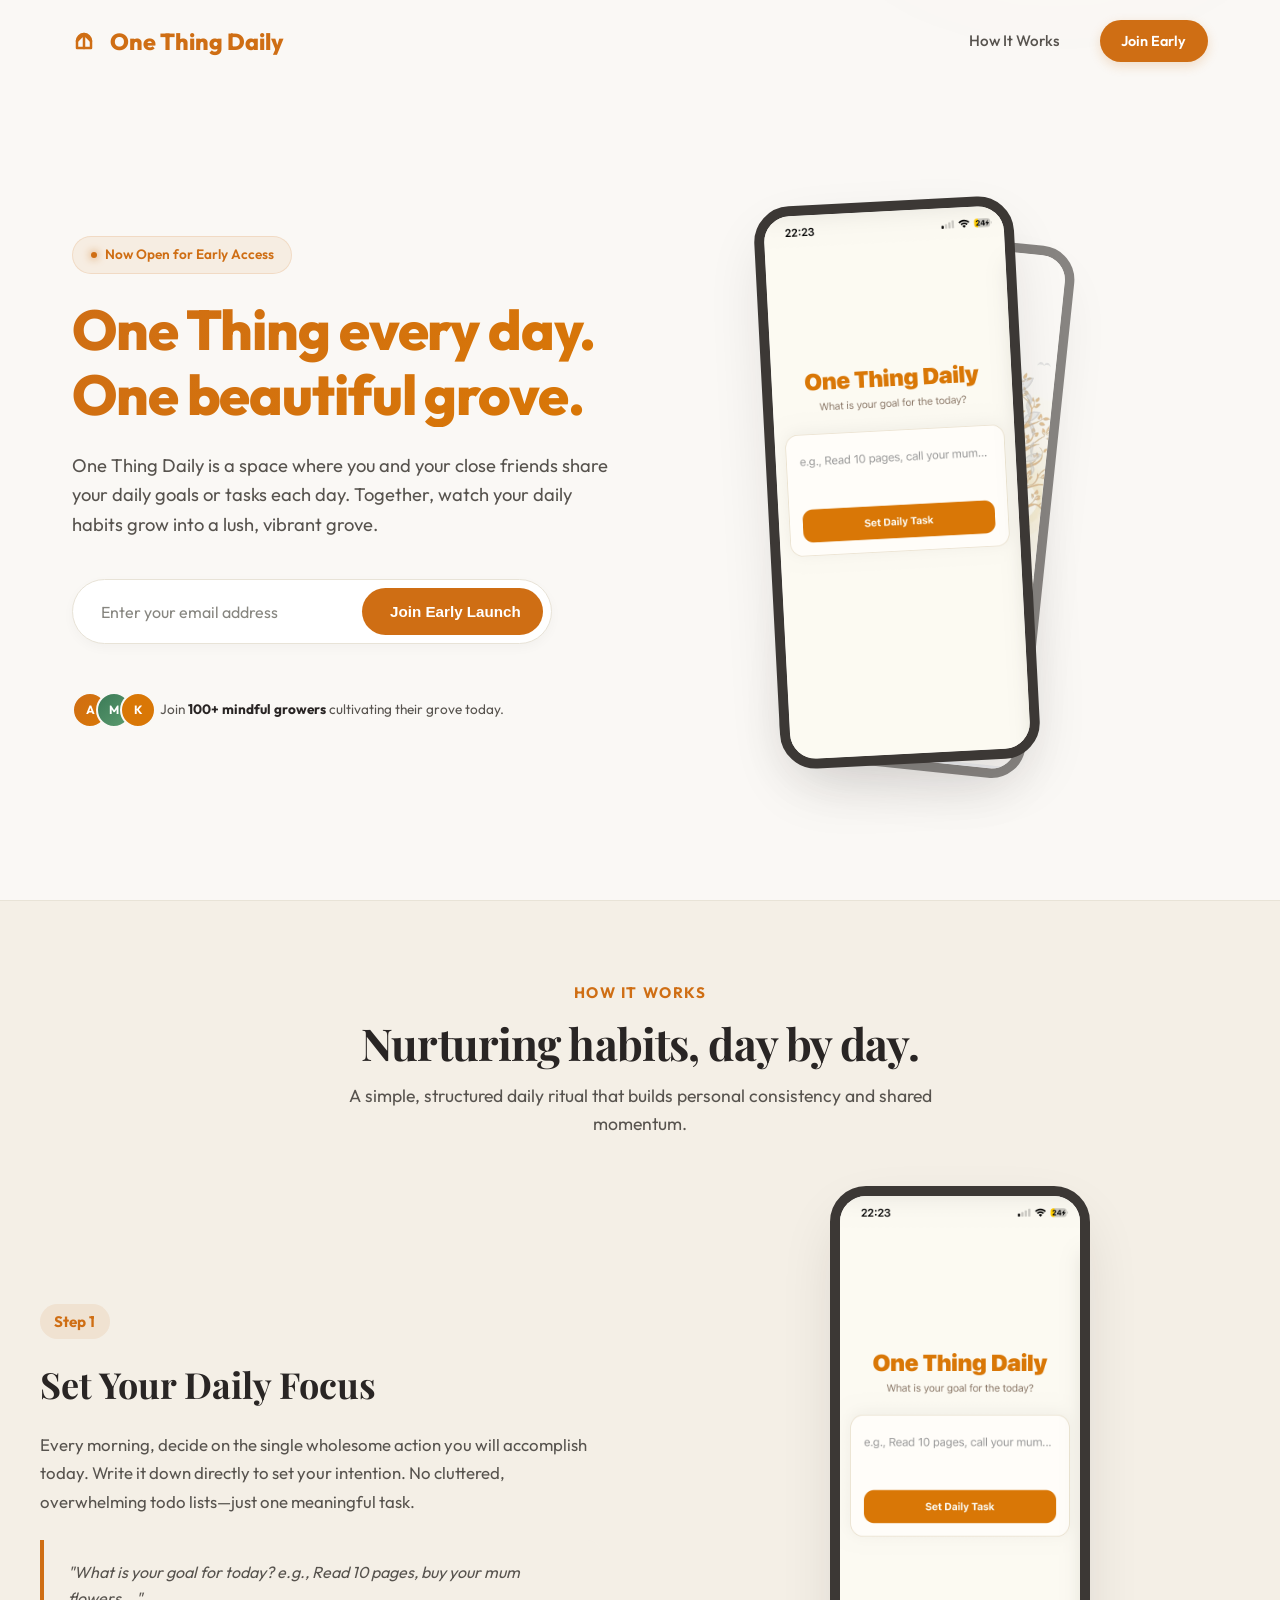
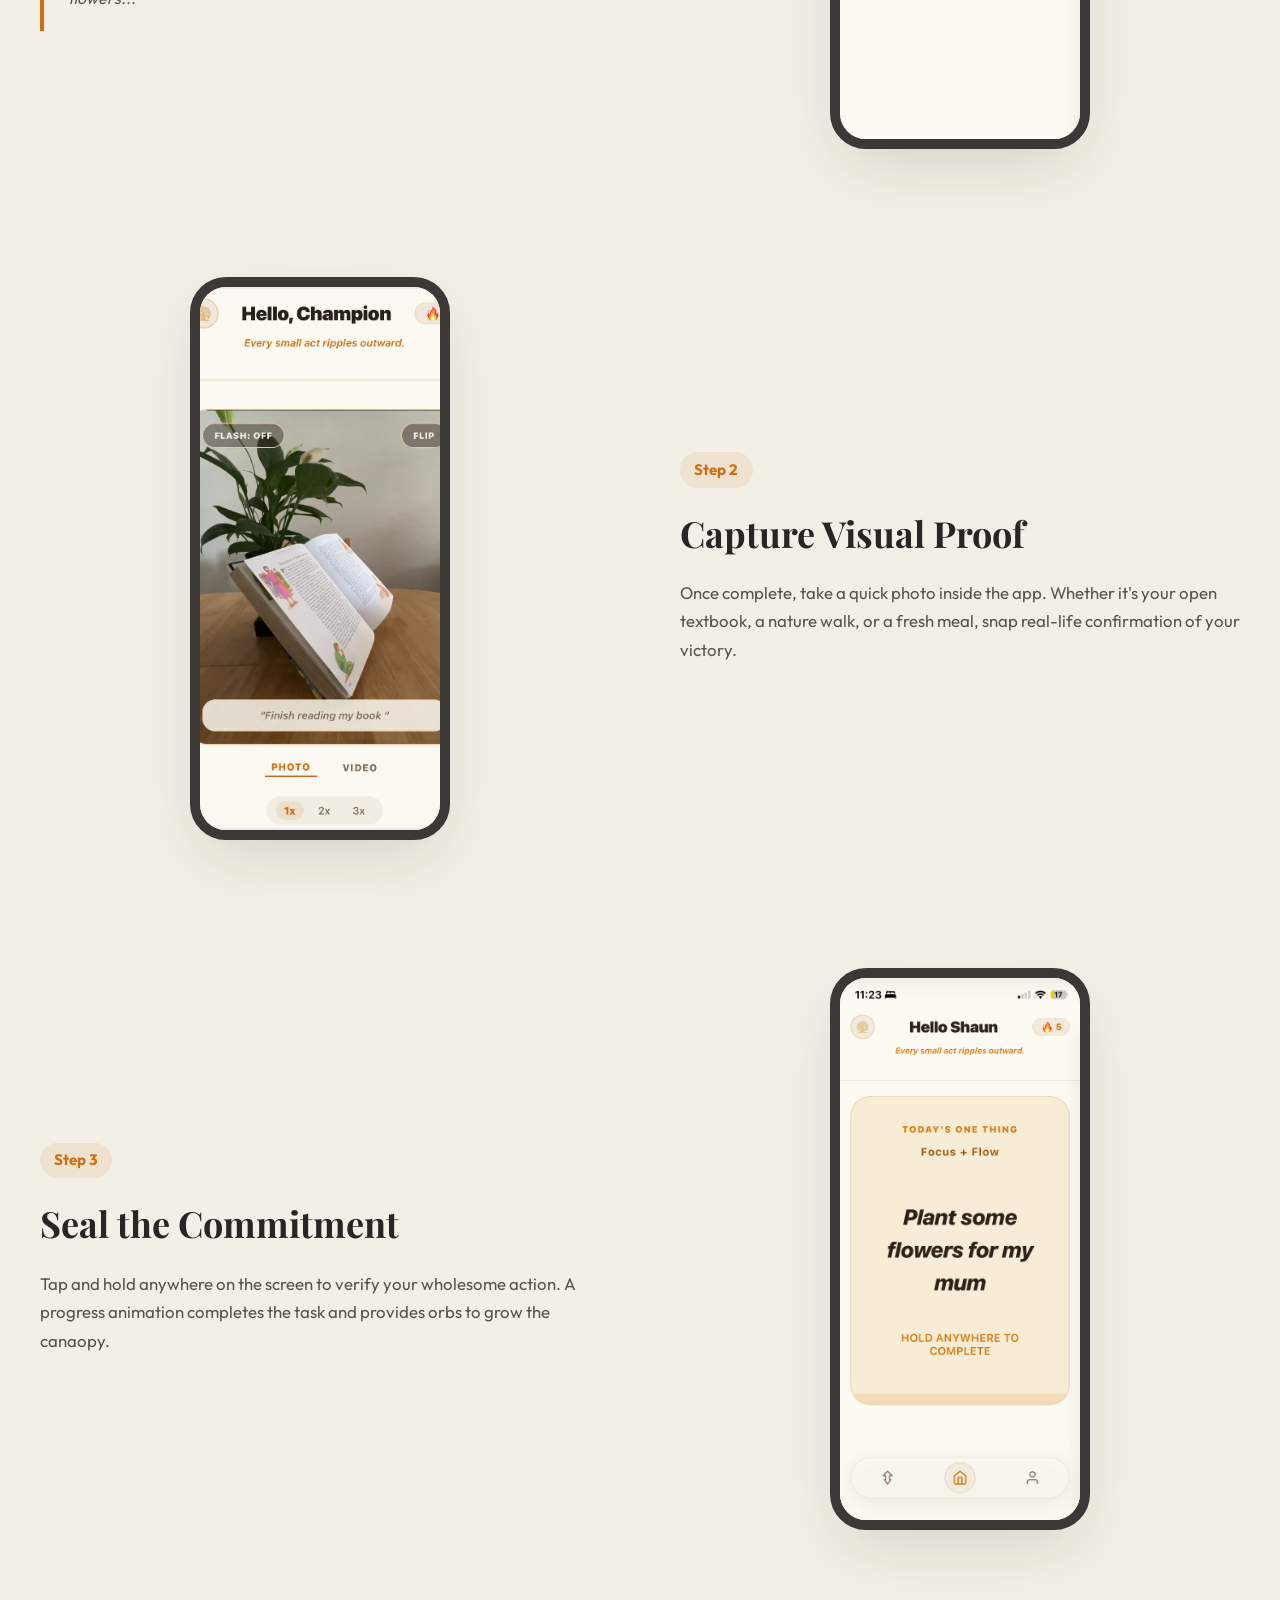
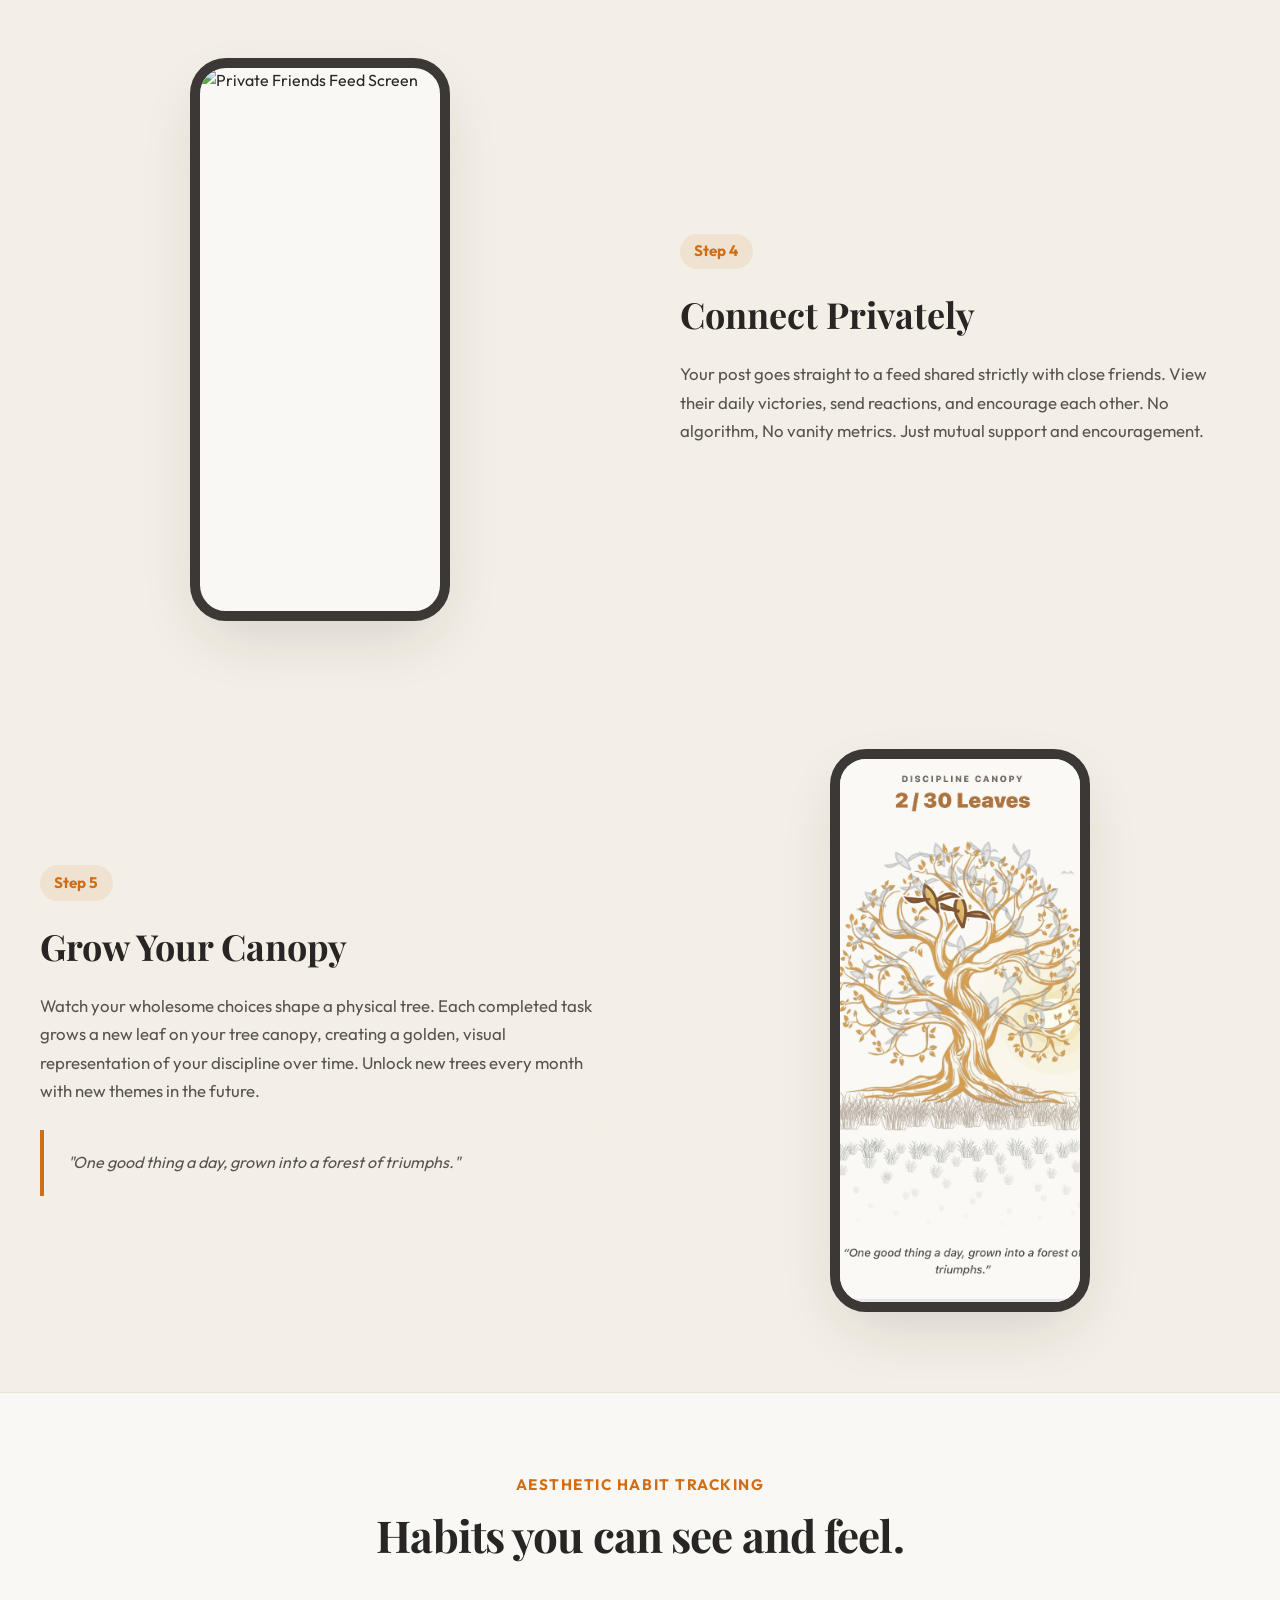
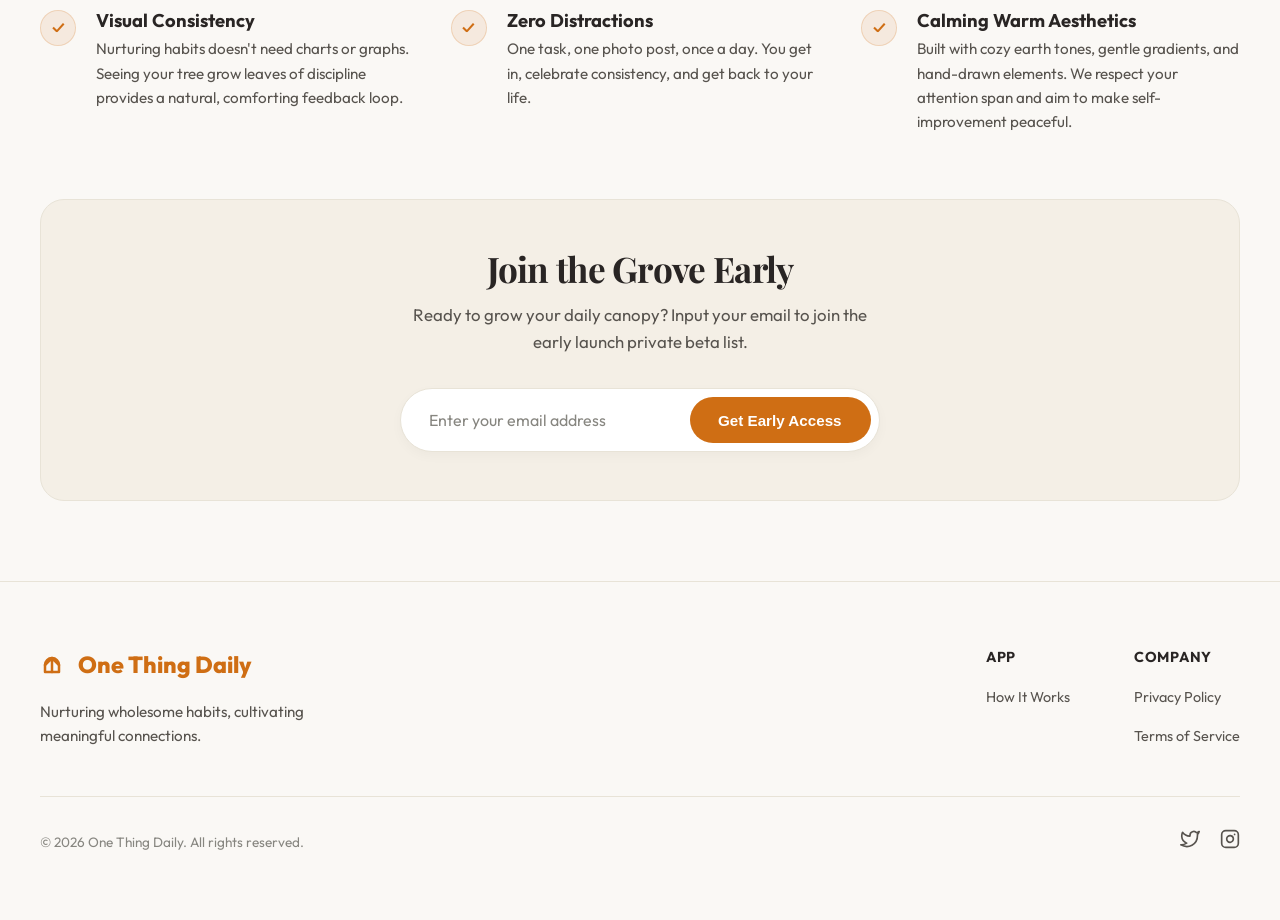
==== commit 2e742de0: "Make header non-sticky initially, show floating Join button on scroll; reduce step card heights so t" ====
--- a/index.html
+++ b/index.html
@@ -30,6 +30,9 @@
       </nav>
     </div>
   </header>
+
+  <!-- Floating Join Early Button (Appears on Scroll) -->
+  <a href="#join" class="btn-floating-join" id="floating-join-btn">Join Early</a>
 
   <main>
     <!-- Hero Section -->
@@ -505,6 +508,18 @@
         }, { passive: true });
       }
 
+      // ── Scroll listener to toggle floating button ──
+      const floatingJoinBtn = document.getElementById('floating-join-btn');
+      if (floatingJoinBtn) {
+        window.addEventListener('scroll', () => {
+          if (window.scrollY > 150) {
+            floatingJoinBtn.classList.add('visible');
+          } else {
+            floatingJoinBtn.classList.remove('visible');
+          }
+        }, { passive: true });
+      }
+
       // ── Mobile only: arrow + carousel dots ──
       if (window.innerWidth <= 768) {
 
--- a/style.css
+++ b/style.css
@@ -110,15 +110,40 @@
 
 /* --- Header / Navbar --- */
 .header {
-  position: fixed;
+  position: absolute;
   top: 0;
   left: 0;
   right: 0;
   z-index: 100;
-  backdrop-filter: blur(12px);
-  -webkit-backdrop-filter: blur(12px);
-  border-bottom: 1px solid var(--color-border);
-  background: rgba(250, 248, 245, 0.85);
+  background: transparent;
+}
+
+/* Floating Join Button (appears on scroll) */
+.btn-floating-join {
+  position: fixed;
+  top: 1.25rem;
+  right: 2rem;
+  z-index: 200;
+  background: var(--color-primary);
+  color: #fff;
+  padding: 0.6rem 1.35rem;
+  border-radius: 9999px;
+  font-weight: 600;
+  font-size: 0.9rem;
+  border: none;
+  cursor: pointer;
+  box-shadow: 0 4px 16px rgba(207, 110, 20, 0.25);
+  transition: opacity 0.3s ease, transform 0.3s ease;
+  text-decoration: none;
+  opacity: 0;
+  pointer-events: none;
+  transform: translateY(-10px);
+}
+
+.btn-floating-join.visible {
+  opacity: 1;
+  pointer-events: auto;
+  transform: translateY(0);
 }
 
 .nav-container {
@@ -938,8 +963,10 @@
 
   /* ── Header: clean logo + compact button ── */
   .header {
-    position: fixed;
+    position: absolute;
     padding: 0.75rem 1.25rem;
+    background: transparent;
+    border-bottom: none;
   }
   
   .nav-links {
@@ -956,6 +983,15 @@
     padding: 0.45rem 1rem;
     font-size: 0.8rem;
     box-shadow: 0 2px 8px rgba(207, 110, 20, 0.15);
+  }
+
+  /* Floating Join Button Mobile override */
+  .btn-floating-join {
+    padding: 0.45rem 1rem;
+    font-size: 0.8rem;
+    top: 0.75rem;
+    right: 1.25rem;
+    box-shadow: 0 2px 10px rgba(207, 110, 20, 0.2);
   }
 
   /* ── Hero Section ── */
@@ -1109,9 +1145,9 @@
     flex-direction: column;
     display: flex;
     align-items: center;
-    gap: 1.5rem;
+    gap: 0.75rem;
     text-align: center;
-    padding: 2rem 1.25rem;
+    padding: 1.25rem 1rem;
     box-sizing: border-box;
     background: var(--color-card-bg);
     border: 1px solid var(--color-border);
@@ -1136,8 +1172,8 @@
   }
 
   .showcase-col-image .phone-frame {
-    width: 42vw;
-    max-width: 170px;
+    width: 32vw;
+    max-width: 110px;
     aspect-ratio: 390 / 844;
   }
 
@@ -1146,11 +1182,11 @@
     width: 100%;
     display: flex;
     flex-direction: column;
-    gap: 1rem;
+    gap: 0.5rem;
   }
 
   .showcase-heading {
-    font-size: 1.6rem;
+    font-size: 1.25rem;
     line-height: 1.25;
     letter-spacing: -0.01em;
     word-wrap: break-word;
@@ -1158,27 +1194,27 @@
   }
 
   .showcase-desc {
-    font-size: 0.95rem;
-    line-height: 1.6;
+    font-size: 0.85rem;
+    line-height: 1.5;
   }
 
   .step-num {
     margin-left: auto;
     margin-right: auto;
-    font-size: 0.85rem;
-    padding: 0.25rem 0.75rem;
+    font-size: 0.75rem;
+    padding: 0.15rem 0.6rem;
   }
 
   .showcase-accent-box {
-    margin: 0.5rem auto 0;
-    font-size: 0.9rem;
-    padding: 0.85rem 1rem;
+    margin: 0.25rem auto 0;
+    font-size: 0.8rem;
+    padding: 0.5rem 0.75rem;
     width: 100%;
-    max-width: 290px;
+    max-width: 280px;
     border-radius: 8px;
     text-align: center;
     border-left: none;
-    border-top: 3px solid var(--color-primary);
+    border-top: 2px solid var(--color-primary);
   }
 
   .steps-dots {
